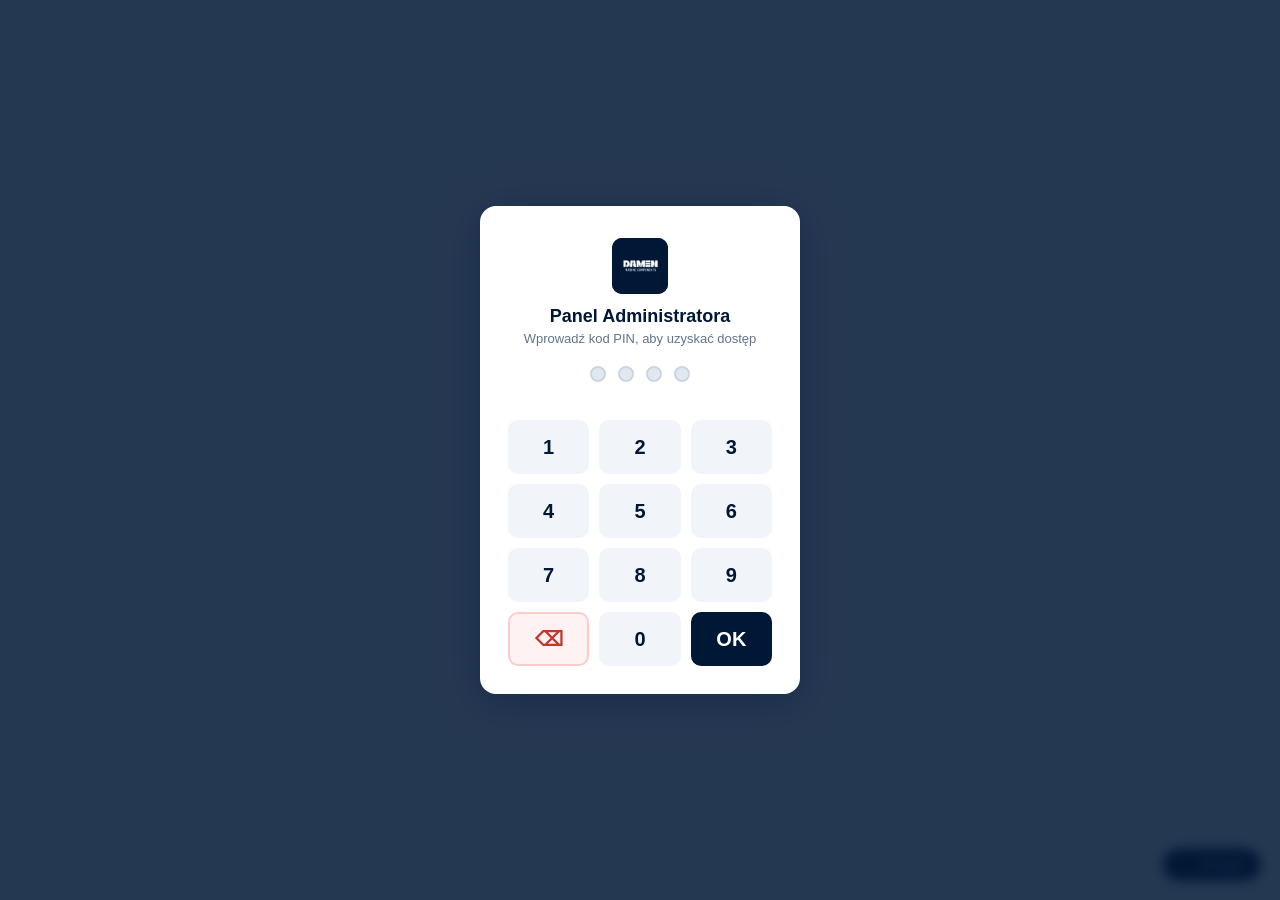
==== admin.html @ 51dd1b02 "Add unanswered queries tracking and FAQ builder in admin panel Adds a dedicated section in admin.htm" ====
<!DOCTYPE html>
<html lang="pl">
<head>
    <meta charset="UTF-8">
    <meta name="viewport" content="width=device-width, initial-scale=1.0">
    <meta name="description" content="Panel admina — edycja pytań, synonimów, tłumaczeń i mediów FAQ dla nowych pracowników.">
    <title>Panel admina — FAQ</title>
    <meta name="theme-color" content="#011736">
    <link rel="manifest" href="manifest.json">
    <link rel="icon" href="images/Damen Marine logo.png">
    <link rel="stylesheet" href="style.css">
    <style>
        /* ── PIN Modal ─────────────────────────────────────────────────── */
        .pin-modal-overlay {
            position: fixed;
            top: 0; left: 0; right: 0; bottom: 0;
            background: rgba(1, 23, 54, 0.85);
            display: flex;
            align-items: center;
            justify-content: center;
            z-index: 9999;
            backdrop-filter: blur(6px);
            animation: pinFadeIn 0.3s ease;
        }
        .pin-modal-overlay.hidden {
            display: none;
        }
        @keyframes pinFadeIn {
            from { opacity: 0; }
            to { opacity: 1; }
        }
        .pin-modal {
            background: #fff;
            border-radius: 16px;
            padding: 32px 28px 28px;
            width: 320px;
            max-width: 92vw;
            box-shadow: 0 8px 40px rgba(1, 23, 54, 0.35);
            text-align: center;
            animation: pinSlideUp 0.35s ease;
        }
        @keyframes pinSlideUp {
            from { transform: translateY(30px); opacity: 0; }
            to { transform: translateY(0); opacity: 1; }
        }
        .pin-modal-header {
            margin-bottom: 20px;
        }
        .pin-logo {
            width: 56px; height: 56px;
            background: #011736;
            border-radius: 10px;
            display: inline-flex;
            align-items: center;
            justify-content: center;
            overflow: hidden;
            margin-bottom: 12px;
        }
        .pin-logo img {
            width: 100%; height: 100%;
            object-fit: contain;
        }
        .pin-modal-header h2 {
            color: #011736;
            font-size: 18px;
            margin-bottom: 4px;
        }
        .pin-modal-header p {
            color: #64748b;
            font-size: 13px;
        }
        .pin-display {
            display: flex;
            justify-content: center;
            gap: 12px;
            margin-bottom: 10px;
        }
        .pin-dot {
            width: 16px; height: 16px;
            border-radius: 50%;
            background: #e2e8f0;
            border: 2px solid #cbd5e1;
            transition: all 0.2s ease;
        }
        .pin-dot.filled {
            background: #011736;
            border-color: #011736;
            transform: scale(1.15);
        }
        .pin-dot.error {
            background: #c0392b;
            border-color: #c0392b;
            animation: pinShake 0.4s ease;
        }
        @keyframes pinShake {
            0%, 100% { transform: translateX(0); }
            25% { transform: translateX(-6px); }
            75% { transform: translateX(6px); }
        }
        .pin-error {
            color: #c0392b;
            font-size: 13px;
            min-height: 20px;
            margin-bottom: 8px;
            font-weight: 600;
        }
        .pin-keypad {
            display: grid;
            grid-template-columns: repeat(3, 1fr);
            gap: 10px;
        }
        .pin-key {
            height: 54px;
            border: none;
            border-radius: 10px;
            font-size: 20px;
            font-weight: 700;
            cursor: pointer;
            transition: all 0.15s ease;
            background: #f1f5f9;
            color: #011736;
            border: 2px solid transparent;
        }
        .pin-key:hover {
            background: #e2e8f0;
            border-color: #011736;
        }
        .pin-key:active {
            transform: scale(0.94);
            background: #011736;
            color: #fff;
        }
        .pin-key-clear {
            background: #fef2f2;
            color: #c0392b;
            border-color: #fecaca;
        }
        .pin-key-clear:hover {
            background: #fdecea;
            border-color: #c0392b;
        }
        .pin-key-clear:active {
            background: #c0392b;
            color: #fff;
        }
        .pin-key-ok {
            background: #011736;
            color: #fff;
            border-color: #011736;
        }
        .pin-key-ok:hover {
            background: #023466;
            border-color: #023466;
        }
        .pin-key-ok:active {
            background: #000d1f;
        }
        /* ── Pływający pasek szybkiego kontaktu ──────────────────────────── */
        .quick-contact {
            position: fixed;
            bottom: 20px;
            right: 20px;
            z-index: 1000;
            font-family: Arial, sans-serif;
        }
        .qc-toggle {
            background: #011736;
            color: #fff;
            border: none;
            border-radius: 20px;
            padding: 8px 16px;
            font-size: 13px;
            cursor: pointer;
            box-shadow: 0 2px 8px rgba(0,0,0,0.2);
            transition: background 0.2s, transform 0.2s;
        }
        .qc-toggle:hover {
            background: #023466;
            transform: scale(1.05);
        }
        .qc-panel {
            position: absolute;
            bottom: 40px;
            right: 0;
            background: #fff;
            border: 1px solid #e2e8f0;
            border-radius: 10px;
            box-shadow: 0 4px 16px rgba(0,0,0,0.12);
            padding: 14px;
            min-width: 240px;
        }
        .qc-item {
            margin-bottom: 10px;
        }
        .qc-item:last-child {
            margin-bottom: 0;
        }
        .qc-role {
            display: block;
            font-size: 12px;
            color: #64748b;
            margin-bottom: 2px;
        }
        .qc-phone {
            display: inline-block;
            font-size: 15px;
            font-weight: 600;
            color: #011736;
            text-decoration: none;
        }
        .qc-phone:hover {
            text-decoration: underline;
            color: #023466;
        }

        .admin {
            max-width: 1100px;
        }

        .admin h1 {
            font-size: 1.4rem;
        }

        .admin-toolbar {
            display: flex;
            flex-wrap: wrap;
            gap: 8px;
            margin-bottom: 14px;
        }

        .admin-toolbar button {
            padding: 8px 14px;
            border-radius: 6px;
            border: 1px solid #cbd5e1;
            background: #fff;
            color: #011736;
            cursor: pointer;
            font-size: 14px;
            transition: background-color 0.2s;
        }

        .admin-toolbar button:hover {
            background: #e8f0fb;
        }

        .admin-toolbar button.primary {
            background: #011736;
            color: #fff;
            border-color: #011736;
        }

        .admin-toolbar button.primary:hover {
            background: #023466;
        }

        .admin-toolbar button:disabled {
            opacity: 0.45;
            cursor: not-allowed;
        }

        .msg {
            padding: 10px 14px;
            border-radius: 6px;
            margin-bottom: 14px;
            display: none;
            font-size: 14px;
        }

        .msg.show {
            display: block;
        }

        .msg.ok {
            background: #e7f6ec;
            color: #1e7e34;
            border: 1px solid #b7e4c3;
        }

        .msg.error {
            background: #fdecea;
            color: #c0392b;
            border: 1px solid #f5c6c0;
        }

        .msg.info {
            background: #e8f0fb;
            color: #011736;
            border: 1px solid #c3d7f0;
        }

        .admin-search {
            display: flex;
            align-items: center;
            gap: 10px;
            margin-bottom: 14px;
        }

        .admin-search input {
            flex: 1;
            padding: 10px;
            border: 1px solid #ddd;
            border-radius: 4px;
            font-size: 15px;
        }

        #count {
            font-size: 13px;
            color: #666;
            white-space: nowrap;
        }

        /* ── Statystyki anonimowe ─────────────────────────────────── */
        .stats-panel {
            background: #fff;
            border: 1px solid #e2e8f0;
            border-radius: 8px;
            box-shadow: 0 1px 3px rgba(0, 0, 0, 0.08);
            margin-bottom: 18px;
            overflow: hidden;
        }

        .stats-header {
            display: flex;
            align-items: center;
            gap: 10px;
            padding: 12px 16px;
            background: #f8fafc;
            border-bottom: 1px solid #e2e8f0;
            flex-wrap: wrap;
        }

        .stats-header h2 {
            color: #011736;
            font-size: 15px;
            flex: 1;
        }

        .stats-header select {
            padding: 6px 8px;
            border: 1px solid #cbd5e1;
            border-radius: 6px;
            font-size: 13px;
            color: #011736;
            background: #fff;
            cursor: pointer;
        }

        .stats-header button {
            padding: 6px 12px;
            border-radius: 6px;
            border: 1px solid #cbd5e1;
            background: #fff;
            color: #011736;
            cursor: pointer;
            font-size: 13px;
        }

        .stats-header button:hover {
            background: #e8f0fb;
        }

        .stats-summary {
            display: flex;
            gap: 14px;
            flex-wrap: wrap;
            padding: 14px 16px;
            border-bottom: 1px solid #e2e8f0;
        }

        .stat-tile {
            background: #f1f5f9;
            border-radius: 8px;
            padding: 10px 16px;
            min-width: 120px;
        }

        .stat-tile .num {
            font-size: 22px;
            font-weight: bold;
            color: #011736;
        }

        .stat-tile .lbl {
            font-size: 12px;
            color: #555;
        }

        .stats-cols {
            display: grid;
            grid-template-columns: 1fr 1fr;
            gap: 0;
        }

        .stats-col {
            padding: 14px 16px;
        }

        .stats-col + .stats-col {
            border-left: 1px solid #e2e8f0;
        }

        .stats-col h3 {
            color: #011736;
            font-size: 13px;
            margin-bottom: 10px;
        }

        .stats-empty {
            color: #888;
            font-size: 13px;
            padding: 8px 0;
        }

        .stat-row {
            margin-bottom: 8px;
        }

        .stat-row .stat-q {
            font-size: 13px;
            color: #334155;
            margin-bottom: 3px;
            word-break: break-word;
        }

        .stat-row .stat-bar {
            height: 8px;
            background: #e2e8f0;
            border-radius: 4px;
            overflow: hidden;
        }

        .stat-row .stat-bar span {
            display: block;
            height: 100%;
            background: #011736;
            border-radius: 4px;
        }

        .stat-row .stat-count {
            font-size: 11px;
            color: #64748b;
            margin-top: 2px;
        }

        .stats-history {
            padding: 12px 16px;
            border-top: 1px solid #e2e8f0;
        }

        .hist-head {
            display: flex;
            align-items: center;
            justify-content: space-between;
            gap: 10px;
            margin-bottom: 10px;
            flex-wrap: wrap;
        }

        .hist-head h3 {
            color: #011736;
            font-size: 13px;
        }

        .hist-toggle {
            display: flex;
        }

        .hist-toggle button {
            padding: 4px 12px;
            font-size: 12px;
            border: 1px solid #cbd5e1;
            background: #fff;
            color: #011736;
            cursor: pointer;
        }

        .hist-toggle button:first-child {
            border-radius: 6px 0 0 6px;
        }

        .hist-toggle button:last-child {
            border-radius: 0 6px 6px 0;
            margin-left: -1px;
        }

        .hist-toggle button.active {
            background: #011736;
            color: #fff;
            border-color: #011736;
        }

        .hist-row {
            display: flex;
            align-items: center;
            gap: 10px;
            margin-bottom: 6px;
            font-size: 13px;
        }

        .hist-row .hist-lbl {
            width: 130px;
            color: #334155;
            flex-shrink: 0;
        }

        .hist-row .hist-bar {
            flex: 1;
            height: 8px;
            background: #e2e8f0;
            border-radius: 4px;
            overflow: hidden;
        }

        .hist-row .hist-bar span {
            display: block;
            height: 100%;
            background: #023466;
        }

        .hist-row .hist-num {
            width: 34px;
            text-align: right;
            color: #64748b;
            font-size: 12px;
            flex-shrink: 0;
        }

        .stats-meta {
            padding: 10px 16px;
            border-top: 1px solid #e2e8f0;
            font-size: 12px;
            color: #64748b;
        }

        /* ── Sekcja nietrafionych zapytań ──────────────────────────────── */
        .unanswered-detail {
            padding: 14px 16px;
            border-top: 1px solid #e2e8f0;
        }
        .unanswered-detail h3 {
            color: #011736;
            font-size: 14px;
            margin-bottom: 10px;
        }
        .unanswered-row {
            display: flex;
            align-items: center;
            gap: 10px;
            padding: 8px 0;
            border-bottom: 1px solid #f1f5f9;
        }
        .unanswered-row:last-child {
            border-bottom: none;
        }
        .unanswered-text {
            flex: 1;
            font-size: 14px;
            color: #334155;
        }
        .unanswered-count {
            font-size: 12px;
            color: #64748b;
            background: #f1f5f9;
            padding: 2px 8px;
            border-radius: 10px;
            flex-shrink: 0;
        }
        .unanswered-date {
            font-size: 11px;
            color: #94a3b8;
            flex-shrink: 0;
        }
        .unanswered-add-btn {
            padding: 5px 10px;
            border-radius: 6px;
            border: 1px solid #011736;
            background: #011736;
            color: #fff;
            cursor: pointer;
            font-size: 12px;
            flex-shrink: 0;
            white-space: nowrap;
            transition: background 0.2s;
        }
        .unanswered-add-btn:hover {
            background: #023466;
        }
        .unanswered-add-btn:disabled {
            opacity: 0.5;
            cursor: not-allowed;
        }
        .unanswered-add-btn.added {
            background: #1e7e34;
            border-color: #1e7e34;
        }

        @media (max-width: 720px) {
            .stats-cols {
                grid-template-columns: 1fr;
            }
            .stats-col + .stats-col {
                border-left: none;
                border-top: 1px solid #e2e8f0;
            }
        }

        .item-card {
            background: #fff;
            border-radius: 8px;
            box-shadow: 0 1px 3px rgba(0, 0, 0, 0.08);
            margin-bottom: 10px;
            border: 1px solid #e2e8f0;
            overflow: hidden;
        }

        .card-header {
            display: flex;
            align-items: center;
            gap: 10px;
            padding: 10px 14px;
            cursor: pointer;
            user-select: none;
        }

        .card-header:hover {
            background: #f8fafc;
        }

        .item-id {
            background: #011736;
            color: #fff;
            border-radius: 4px;
            padding: 2px 8px;
            font-size: 12px;
            font-weight: bold;
            flex-shrink: 0;
        }

        .item-q {
            flex: 1;
            font-size: 14px;
            font-weight: 600;
            color: #002b49;
            overflow: hidden;
            text-overflow: ellipsis;
            white-space: nowrap;
        }

        .item-cat {
            font-size: 12px;
            color: #666;
            background: #f1f5f9;
            border: 1px solid #e2e8f0;
            padding: 2px 8px;
            border-radius: 10px;
            flex-shrink: 0;
            max-width: 180px;
            overflow: hidden;
            text-overflow: ellipsis;
            white-space: nowrap;
        }

        .card-actions {
            display: flex;
            gap: 4px;
            flex-shrink: 0;
        }

        .icon-btn {
            background: none;
            border: 1px solid transparent;
            border-radius: 4px;
            padding: 3px 7px;
            cursor: pointer;
            font-size: 13px;
            color: #475569;
            transition: background-color 0.15s, border-color 0.15s;
        }

        .icon-btn:hover {
            background: #e8f0fb;
            border-color: #c3d7f0;
        }

        .icon-btn.danger:hover {
            background: #fdecea;
            color: #c0392b;
            border-color: #f5c6c0;
        }

        .item-card.open .card-header [data-act="toggle"] {
            transform: rotate(180deg);
        }

        .card-actions [data-act="toggle"] {
            transition: transform 0.2s;
        }

        .card-body {
            display: none;
            padding: 14px;
            border-top: 1px solid #e2e8f0;
            background: #fbfdff;
        }

        .item-card.open .card-body {
            display: block;
        }

        .lang-cols {
            display: grid;
            grid-template-columns: repeat(2, 1fr);
            gap: 14px;
        }

        .lang-col h4 {
            color: #011736;
            font-size: 13px;
            margin-bottom: 8px;
            border-bottom: 1px solid #e2e8f0;
            padding-bottom: 4px;
        }

        .lang-col label,
        .tags-row label {
            display: block;
            font-size: 12px;
            color: #555;
            margin-bottom: 10px;
        }

        .lang-col input,
        .lang-col textarea,
        .tags-row input {
            width: 100%;
            margin-top: 4px;
            padding: 8px;
            border: 1px solid #ddd;
            border-radius: 4px;
            font-size: 14px;
            font-family: inherit;
            color: #333;
            background: #fff;
        }

        .lang-col textarea {
            resize: vertical;
        }

        .tags-row {
            display: grid;
            grid-template-columns: 1fr 1fr;
            gap: 14px;
            margin-top: 6px;
            border-top: 1px solid #e2e8f0;
            padding-top: 12px;
        }

        /* ── Media (obraz / wideo) ───────────────────────────────── */
        .media-row {
            margin-top: 6px;
            border-top: 1px solid #e2e8f0;
            padding-top: 12px;
        }

        .media-head {
            display: flex;
            align-items: center;
            gap: 8px;
            flex-wrap: wrap;
            margin-bottom: 6px;
        }

        .media-head:focus {
            outline: none;
        }

        .media-label {
            font-size: 12px;
            color: #555;
            flex: 1;
            min-width: 180px;
        }

        .media-add-btn {
            padding: 6px 12px;
            border-radius: 6px;
            border: 1px solid #cbd5e1;
            background: #fff;
            color: #011736;
            cursor: pointer;
            font-size: 13px;
        }

        .media-add-btn:hover {
            background: #e8f0fb;
        }

        .media-hint {
            font-size: 11px;
            color: #8a94a6;
            margin-bottom: 8px;
        }

        .media-list {
            display: flex;
            flex-direction: column;
            gap: 8px;
        }

        .media-entry {
            display: flex;
            gap: 12px;
            align-items: flex-start;
            background: #f8fafc;
            border: 1px solid #e2e8f0;
            border-radius: 8px;
            padding: 10px;
        }

        .media-preview {
            width: 160px;
            flex-shrink: 0;
        }

        .media-preview img {
            display: block;
            width: 100%;
            border-radius: 6px;
            max-height: 110px;
            object-fit: cover;
            background: #eef2f7;
        }

        .media-preview video {
            display: block;
            width: 100%;
            border-radius: 6px;
            max-height: 110px;
            background: #000;
        }

        .media-fields {
            flex: 1;
            display: flex;
            align-items: center;
            gap: 8px;
            flex-wrap: wrap;
        }

        .media-type {
            font-size: 12px;
            color: #011736;
            font-weight: 600;
            white-space: nowrap;
        }

        .media-fields input[type="text"] {
            flex: 1;
            min-width: 140px;
            padding: 6px 8px;
            border: 1px solid #ddd;
            border-radius: 4px;
            font-size: 13px;
        }

        .empty-note {
            color: #888;
            font-size: 14px;
            padding: 20px;
            text-align: center;
        }

        @media (max-width: 720px) {
            .lang-cols,
            .tags-row {
                grid-template-columns: 1fr;
            }
        }
    </style>
</head>
<body>
    <!-- PIN Modal -->
    <div id="pin-modal" class="pin-modal-overlay">
        <div class="pin-modal">
            <div class="pin-modal-header">
                <div class="pin-logo"><img src="images/Damen Marine logo.png" alt="Damen Marine Components"></div>
                <h2>Panel Administratora</h2>
                <p>Wprowadź kod PIN, aby uzyskać dostęp</p>
            </div>
            <div class="pin-display">
                <span class="pin-dot" id="pin-dot-0"></span>
                <span class="pin-dot" id="pin-dot-1"></span>
                <span class="pin-dot" id="pin-dot-2"></span>
                <span class="pin-dot" id="pin-dot-3"></span>
            </div>
            <div id="pin-error" class="pin-error"></div>
            <div class="pin-keypad">
                <button class="pin-key" data-key="1">1</button>
                <button class="pin-key" data-key="2">2</button>
                <button class="pin-key" data-key="3">3</button>
                <button class="pin-key" data-key="4">4</button>
                <button class="pin-key" data-key="5">5</button>
                <button class="pin-key" data-key="6">6</button>
                <button class="pin-key" data-key="7">7</button>
                <button class="pin-key" data-key="8">8</button>
                <button class="pin-key" data-key="9">9</button>
                <button class="pin-key pin-key-clear" data-key="clear">⌫</button>
                <button class="pin-key" data-key="0">0</button>
                <button class="pin-key pin-key-ok" data-key="ok">OK</button>
            </div>
        </div>
    </div>

    <div class="container admin" id="admin-content" style="display:none;">
        <div class="header">
            <div class="logo-badge"><img src="images/Damen Marine logo.png" alt="Damen Marine Components"></div>
            <h1>Panel admina — FAQ</h1>
            <a href="index.html" class="admin-link">← Wróć do FAQ</a>
        </div>

        <div class="admin-toolbar">
            <button type="button" id="btn-save" class="primary" disabled>💾 Zapisz api.json</button>
            <button type="button" id="btn-xlsx">⬇️ Pobierz XLSX (statystyki + odpowiedzi)</button>
            <button type="button" id="btn-add">➕ Dodaj pytanie</button>
        </div>

        <div id="msg" class="msg" role="status"></div>

        <div class="stats-panel">
            <div class="stats-header">
                <h2>📊 Statystyki pytań pracowników</h2>
                <select id="stats-period" title="Zakres statystyk">
                    <option value="0" selected>Cały czas</option>
                    <option value="7">Ostatnie 7 dni</option>
                    <option value="30">Ostatnie 30 dni</option>
                    <option value="90">Ostatnie 90 dni</option>
                </select>
                <button type="button" id="btn-stats-refresh">🔄 Odśwież</button>
            </div>
            <div id="stats-body"><p class="empty-note">Ładowanie statystyk...</p></div>
        </div>

        <!-- Nietrafione zapytania — lista z przyciskami dodawania do FAQ -->
        <div id="unanswered-panel" class="stats-panel" style="display:none;">
            <div class="stats-header">
                <h2>🔍 Nietrafione zapytania — do uzupełnienia bazy wiedzy</h2>
            </div>
            <div style="padding:14px 16px;">
                <p class="stats-empty" id="unanswered-empty">Ładowanie...</p>
                <div id="unanswered-list"></div>
            </div>
        </div>

        <div class="admin-search">
            <input type="text" id="filter-input" placeholder="Szukaj w pytaniach, kategoriach, odpowiedziach, słowach kluczowych i synonimach..." autocomplete="off" />
            <span id="count"></span>
        </div>

        <div id="items-list"></div>
    </div>

    <!-- Pływający pasek szybkiego kontaktu -->
    <div id="quick-contact" class="quick-contact">
        <button type="button" id="qc-toggle" class="qc-toggle" aria-label="Szybki kontakt">📞 Kontakt</button>
        <div id="qc-panel" class="qc-panel" style="display:none;">
            <div class="qc-item">
                <span class="qc-role">👷 Dyżurny inspektor BHP</span>
                <a href="tel:+48123456789" class="qc-phone">+48 123 456 789</a>
            </div>
            <div class="qc-item">
                <span class="qc-role">👥 Dział HR</span>
                <a href="tel:+48987654321" class="qc-phone">+48 987 654 321</a>
            </div>
        </div>
    </div>

    <input type="file" id="media-file" accept="video/*,image/*" style="display:none;" />

    <script src="admin.js"></script>
    <script>
    /* PIN Modal — inline, żeby działał niezależnie od ładowania admin.js */
    (function() {
        const CORRECT_PIN = atob('MDAwMA=='); // encoded
        const MAX_LENGTH = 4;
        let pinEntered = '';

        function getModal() { return document.getElementById('pin-modal'); }
        function getDots() {
            return [
                document.getElementById('pin-dot-0'),
                document.getElementById('pin-dot-1'),
                document.getElementById('pin-dot-2'),
                document.getElementById('pin-dot-3')
            ];
        }
        function getErrorEl() { return document.getElementById('pin-error'); }

        function updateDots() {
            getDots().forEach(function(dot, i) {
                dot.classList.toggle('filled', i < pinEntered.length);
                dot.classList.remove('error');
            });
        }

        function showError(msg) {
            var err = getErrorEl();
            err.textContent = msg;
            getDots().forEach(function(dot) {
                dot.classList.add('error');
                dot.classList.remove('filled');
            });
            pinEntered = '';
            setTimeout(function() {
                err.textContent = '';
                getDots().forEach(function(dot) { dot.classList.remove('error'); });
                updateDots();
            }, 1200);
        }

        function unlock() {
            var modal = getModal();
            var content = document.getElementById('admin-content');
            if (modal) { modal.style.display = 'none'; }
            if (content) { content.style.display = ''; }
        }

        function handlePinKey(key) {
            if (key === 'clear') {
                pinEntered = pinEntered.slice(0, -1);
                updateDots();
                return;
            }
            if (key === 'ok') {
                if (pinEntered === CORRECT_PIN) { unlock(); }
                else { showError('Nieprawidłowy PIN. Spróbuj ponownie.'); }
                return;
            }
            if (pinEntered.length < MAX_LENGTH) {
                pinEntered += key;
                updateDots();
                if (pinEntered.length === MAX_LENGTH) {
                    setTimeout(function() {
                        if (pinEntered === CORRECT_PIN) { unlock(); }
                        else { showError('Nieprawidłowy PIN. Spróbuj ponownie.'); }
                    }, 250);
                }
            }
        }

        function initPin() {
            var modal = getModal();
            if (!modal) return;

            modal.querySelectorAll('.pin-key').forEach(function(btn) {
                btn.addEventListener('click', function() { handlePinKey(btn.dataset.key); });
            });

            document.addEventListener('keydown', function(e) {
                if (!getModal() || getModal().style.display === 'none') return;
                if (e.key >= '0' && e.key <= '9') { e.preventDefault(); handlePinKey(e.key); }
                else if (e.key === 'Backspace') { e.preventDefault(); handlePinKey('clear'); }
                else if (e.key === 'Enter') { e.preventDefault(); handlePinKey('ok'); }
            });
        }

        if (document.readyState === 'loading') {
            document.addEventListener('DOMContentLoaded', initPin);
        } else {
            initPin();
        }
    })();

    /* Quick Contact toggle */
    document.addEventListener('DOMContentLoaded', function() {
        var toggle = document.getElementById('qc-toggle');
        var panel = document.getElementById('qc-panel');
        if (toggle && panel) {
            toggle.addEventListener('click', function() {
                var visible = panel.style.display !== 'none';
                panel.style.display = visible ? 'none' : 'block';
            });
        }
    });
    </script>
</body>
</html>
---- style.css ----
* {
    box-sizing: border-box;
    margin: 0;
    padding: 0;
}

body {
    font-family: Arial, sans-serif;
    background-color: #f5f5f5;
    color: #333;
}

.container {
    max-width: 800px;
    margin: 0 auto;
    padding: 20px;
}

.header {
    display: flex;
    align-items: center;
    gap: 12px;
    margin-bottom: 20px;
}

.admin-link {
    margin-left: auto;
    font-size: 13px;
    color: #011736;
    text-decoration: none;
    padding: 6px 12px;
    border: 1px solid #011736;
    border-radius: 6px;
    white-space: nowrap;
}

.admin-link:hover {
    background: #011736;
    color: white;
}

.logo-badge {
    height: 50px;
    width: 50px;
    background-color: #011736;
    border-radius: 6px;
    display: flex;
    align-items: center;
    justify-content: center;
    color: white;
    font-size: 26px;
    font-weight: bold;
    letter-spacing: 1px;
    flex-shrink: 0;
    overflow: hidden;
}

.logo-badge img {
    width: 100%;
    height: 100%;
    object-fit: contain;
    object-fit: contain;
}

h1 {
    color: #011736;
    margin-left: 10px;
    font-size: 1.5rem;
}

.header-text {
    flex: 1;
    min-width: 0;
}

.header-text h1 {
    margin-left: 0;
}

.subtitle {
    color: #5b6b7f;
    font-size: 13px;
    margin-top: 3px;
}

.language-selector {
    text-align: right;
    margin-bottom: 10px;
    font-size: 14px;
}

.language-selector a {
    color: #011736;
    text-decoration: none;
    margin: 0 4px;
}

.language-selector a:hover {
    text-decoration: underline;
}

.language-selector a.active {
    font-weight: bold;
    text-decoration: underline;
}

/* ── Obszar wyszukiwania + podpowiedzi na żywo ── */
.search-area {
    position: relative;
    margin-bottom: 20px;
}

.search-area .form-box {
    margin-bottom: 0;
}

.suggestions {
    position: absolute;
    top: calc(100% - 14px);
    left: 0;
    right: 0;
    background: #fff;
    border: 1px solid #cbd5e1;
    border-radius: 0 0 8px 8px;
    box-shadow: 0 8px 20px rgba(0, 0, 0, 0.14);
    z-index: 20;
    max-height: 320px;
    overflow-y: auto;
}

.suggestion-item {
    padding: 11px 14px;
    cursor: pointer;
    font-size: 14px;
    color: #333;
    border-bottom: 1px solid #f0f3f7;
    animation: slideIn 0.2s ease-out backwards;
}

.suggestion-item:nth-child(1) { animation-delay: 0.02s; }
.suggestion-item:nth-child(2) { animation-delay: 0.04s; }
.suggestion-item:nth-child(3) { animation-delay: 0.06s; }
.suggestion-item:nth-child(4) { animation-delay: 0.08s; }
.suggestion-item:nth-child(5) { animation-delay: 0.1s; }

@keyframes slideIn {
    from {
        opacity: 0;
        transform: translateY(-6px);
    }
    to {
        opacity: 1;
        transform: translateY(0);
    }
}

.suggestion-item:last-child {
    border-bottom: none;
}

.suggestion-item:hover,
.suggestion-item.active {
    background-color: #e8f0fb;
    color: #011736;
}

.form-box {
    background-color: white;
    padding: 20px;
    border-radius: 8px;
    box-shadow: 0 2px 4px rgba(0, 0, 0, 0.1);
    margin-bottom: 20px;
    display: flex;
    gap: 10px;
    flex-wrap: wrap;
}

.form-box input[type="text"] {
    flex: 1;
    min-width: 200px;
    padding: 10px;
    border: 1px solid #ddd;
    border-radius: 4px;
    font-size: 16px;
}

.form-box input[type="text"]:focus {
    outline: none;
    border-color: #011736;
}

.form-box button {
    background-color: #011736;
    color: white;
    border: none;
    padding: 10px 20px;
    border-radius: 4px;
    cursor: pointer;
    font-size: 16px;
    white-space: nowrap;
}

.form-box button:hover {
    background-color: #023466;
}

/* ── Przycisk mikrofonu ── */
.form-box .mic-btn {
    display: inline-flex;
    align-items: center;
    justify-content: center;
    width: 46px;
    padding: 0;
    background: #fff;
    color: #011736;
    border: 1px solid #011736;
    border-radius: 4px;
    cursor: pointer;
    flex-shrink: 0;
    transition: background-color 0.2s, color 0.2s;
}

.form-box .mic-btn:hover {
    background: #e8f0fb;
}

.form-box .mic-btn.listening {
    background: #c0392b;
    border-color: #c0392b;
    color: #fff;
    animation: mic-pulse 1.2s ease-out infinite;
}

@keyframes mic-pulse {
    0%, 100% {
        box-shadow: 0 0 0 0 rgba(192, 57, 43, 0.45);
    }
    50% {
        box-shadow: 0 0 0 7px rgba(192, 57, 43, 0);
    }
}

/* ── Komunikat głosowy (w rozwijanej liście podpowiedzi) ── */
.voice-hint {
    display: flex;
    align-items: center;
    gap: 8px;
    padding: 12px 14px;
    font-size: 14px;
    color: #011736;
    font-weight: 600;
}

.voice-hint::before {
    content: '';
    width: 9px;
    height: 9px;
    border-radius: 50%;
    background: #c0392b;
    flex-shrink: 0;
    animation: voice-blink 1s ease-in-out infinite;
}

.voice-hint.error {
    color: #c0392b;
    font-weight: normal;
}

.voice-hint.error::before {
    display: none;
}

@keyframes voice-blink {
    50% {
        opacity: 0.15;
    }
}

.answer {
    background-color: white;
    padding: 20px;
    border-radius: 8px;
    box-shadow: 0 2px 4px rgba(0, 0, 0, 0.1);
    margin-bottom: 20px;
    white-space: pre-line;
    animation: fadeInSlideUp 0.4s ease-out;
}

@keyframes fadeInSlideUp {
    from {
        opacity: 0;
        transform: translateY(16px);
    }
    to {
        opacity: 1;
        transform: translateY(0);
    }
}

.answer h3 {
    animation: fadeIn 0.3s ease-out 0.1s both;
}

.answer p {
    animation: fadeIn 0.3s ease-out 0.2s both;
}

@keyframes fadeIn {
    from { opacity: 0; }
    to { opacity: 1; }
}

.answer h3 {
    color: #011736;
    margin-bottom: 10px;
}

/* ── Media w odpowiedzi (obrazy / wideo) ── */
.answer-media {
    margin-top: 6px;
}

.answer-media img,
.answer-media video {
    display: block;
    max-width: 100%;
    border-radius: 8px;
    margin-top: 12px;
    box-shadow: 0 1px 4px rgba(0, 0, 0, 0.12);
}

.answer-media video {
    max-height: 420px;
    width: 100%;
    background: #0b1520;
}

.answer-media .media-caption {
    font-size: 12px;
    color: #555;
    margin-top: 4px;
}

.examples {
    margin-top: 10px;
}

.examples h3 {
    color: #011736;
    margin-bottom: 10px;
}

.example-question {
    display: block;
    width: 100%;
    text-align: left;
    background-color: white;
    color: #333;
    border: none;
    border-left: 3px solid #011736;
    padding: 10px 14px;
    margin: 6px 0;
    border-radius: 4px;
    cursor: pointer;
    font-size: 14px;
    transition: background-color 0.2s, transform 0.15s, opacity 0.25s;
    box-shadow: 0 1px 3px rgba(0, 0, 0, 0.08);
    animation: fadeInSlideUp 0.3s ease-out backwards;
}

.example-question:nth-child(1) { animation-delay: 0.05s; }
.example-question:nth-child(2) { animation-delay: 0.1s; }
.example-question:nth-child(3) { animation-delay: 0.15s; }

.example-question:hover {
    background-color: #e8f0fb;
    transform: translateX(4px);
}

.example-question:hover {
    background-color: #e8f0fb;
}

.category-heading {
    color: #011736;
    font-size: 0.95rem;
    margin: 18px 0 6px;
    border-bottom: 1px solid #e0e6ee;
    padding-bottom: 4px;
}

.toggle-all {
    display: block;
    width: 100%;
    margin-top: 12px;
    padding: 10px;
    background: none;
    border: 1px dashed #011736;
    color: #011736;
    border-radius: 6px;
    font-size: 14px;
    font-weight: 600;
    cursor: pointer;
    transition: background-color 0.2s;
}

.toggle-all:hover {
    background-color: #e8f0fb;
}

/* ── Zakładka „O Damen Marine Components” (blog) ── */
.story-tab {
    display: flex;
    align-items: center;
    gap: 18px;
    flex-wrap: wrap;
    margin-top: 22px;
    padding: 22px 24px;
    border-radius: 12px;
    background: linear-gradient(110deg, #011736 0%, #023466 55%, #0e7490 100%);
    color: #fff;
    box-shadow: 0 4px 14px rgba(1, 23, 54, 0.22);
}

.story-tab-text {
    flex: 1;
    min-width: 240px;
}

.story-kicker {
    font-size: 11px;
    font-weight: bold;
    letter-spacing: 2px;
    color: #ffd76e;
    margin-bottom: 6px;
}

.story-tab h3 {
    color: #fff;
    font-size: 1.15rem;
    margin-bottom: 6px;
}

.story-tab p {
    color: #d7e6f5;
    font-size: 0.92rem;
    margin: 0;
}

.story-tab-btn {
    display: inline-block;
    background: #f0a500;
    color: #3a2b00;
    font-weight: bold;
    text-decoration: none;
    padding: 11px 22px;
    border-radius: 999px;
    font-size: 14px;
    white-space: nowrap;
    transition: background 0.2s;
}

.story-tab-btn:hover {
    background: #ffc233;
}

.loading {
    color: #666;
    font-style: italic;
}

.load-error {
    color: #c0392b;
    font-weight: bold;
}

.suggestions-title {
    margin-top: 14px;
    color: #011736;
    font-size: 0.9rem;
}

.suggestion-chip {
    display: inline-block;
    margin: 6px 6px 0 0;
    padding: 6px 12px;
    background: #f1f5f9;
    border: 1px solid #cbd5e1;
    color: #002B49;
    border-radius: 999px;
    font-size: 13px;
    cursor: pointer;
    transition: all 0.2s;
    animation: chipPop 0.3s ease-out backwards;
}

.suggestion-chip:nth-child(2) { animation-delay: 0.1s; }
.suggestion-chip:nth-child(3) { animation-delay: 0.15s; }
.suggestion-chip:nth-child(4) { animation-delay: 0.2s; }

@keyframes chipPop {
    from {
        opacity: 0;
        transform: scale(0.85);
    }
    to {
        opacity: 1;
        transform: scale(1);
    }
}

.suggestion-chip:hover {
    background: #002B49;
    color: #fff;
}
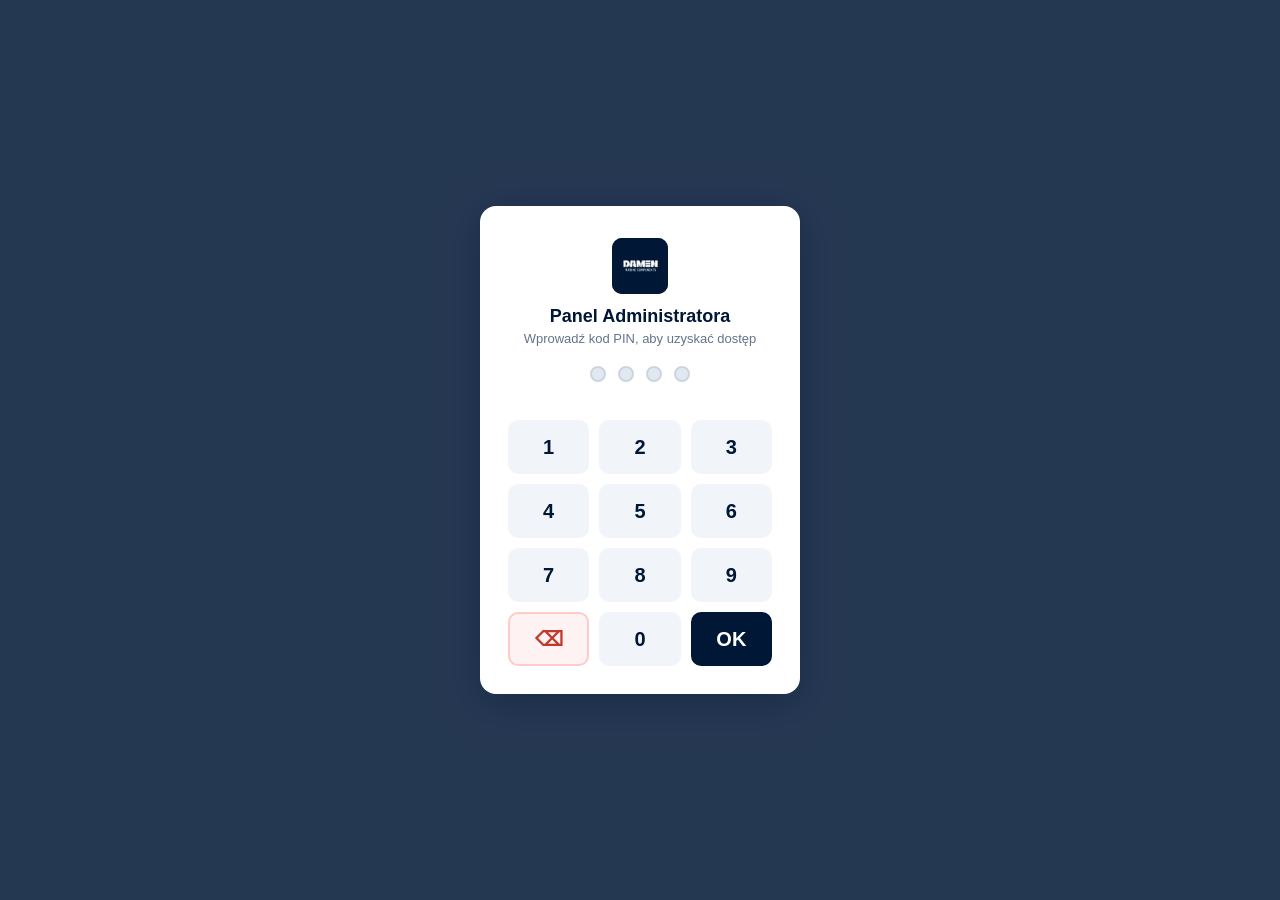
==== commit 08781915: "Fix quick contact bar visibility and add to main FAQ page - Move quick contact CSS from admin.html i" ====
--- a/admin.html
+++ b/admin.html
@@ -155,64 +155,6 @@
         .pin-key-ok:active {
             background: #000d1f;
         }
-        /* ── Pływający pasek szybkiego kontaktu ──────────────────────────── */
-        .quick-contact {
-            position: fixed;
-            bottom: 20px;
-            right: 20px;
-            z-index: 1000;
-            font-family: Arial, sans-serif;
-        }
-        .qc-toggle {
-            background: #011736;
-            color: #fff;
-            border: none;
-            border-radius: 20px;
-            padding: 8px 16px;
-            font-size: 13px;
-            cursor: pointer;
-            box-shadow: 0 2px 8px rgba(0,0,0,0.2);
-            transition: background 0.2s, transform 0.2s;
-        }
-        .qc-toggle:hover {
-            background: #023466;
-            transform: scale(1.05);
-        }
-        .qc-panel {
-            position: absolute;
-            bottom: 40px;
-            right: 0;
-            background: #fff;
-            border: 1px solid #e2e8f0;
-            border-radius: 10px;
-            box-shadow: 0 4px 16px rgba(0,0,0,0.12);
-            padding: 14px;
-            min-width: 240px;
-        }
-        .qc-item {
-            margin-bottom: 10px;
-        }
-        .qc-item:last-child {
-            margin-bottom: 0;
-        }
-        .qc-role {
-            display: block;
-            font-size: 12px;
-            color: #64748b;
-            margin-bottom: 2px;
-        }
-        .qc-phone {
-            display: inline-block;
-            font-size: 15px;
-            font-weight: 600;
-            color: #011736;
-            text-decoration: none;
-        }
-        .qc-phone:hover {
-            text-decoration: underline;
-            color: #023466;
-        }
-
         .admin {
             max-width: 1100px;
         }
@@ -960,8 +902,8 @@
         <div id="items-list"></div>
     </div>
 
-    <!-- Pływający pasek szybkiego kontaktu -->
-    <div id="quick-contact" class="quick-contact">
+    <!-- Pływający pasek szybkiego kontaktu (ukryty do odblokowania PIN) -->
+    <div id="quick-contact" class="quick-contact" style="display:none;">
         <button type="button" id="qc-toggle" class="qc-toggle" aria-label="Szybki kontakt">📞 Kontakt</button>
         <div id="qc-panel" class="qc-panel" style="display:none;">
             <div class="qc-item">
@@ -1021,8 +963,10 @@
         function unlock() {
             var modal = getModal();
             var content = document.getElementById('admin-content');
+            var qc = document.getElementById('quick-contact');
             if (modal) { modal.style.display = 'none'; }
             if (content) { content.style.display = ''; }
+            if (qc) { qc.style.display = ''; }
         }
 
         function handlePinKey(key) {
--- a/style.css
+++ b/style.css
@@ -513,3 +513,61 @@
     background: #002B49;
     color: #fff;
 }
+
+/* ── Pływający pasek szybkiego kontaktu ────────────────────────────── */
+.quick-contact {
+    position: fixed;
+    bottom: 20px;
+    right: 20px;
+    z-index: 1000;
+    font-family: Arial, sans-serif;
+}
+.qc-toggle {
+    background: #011736;
+    color: #fff;
+    border: none;
+    border-radius: 20px;
+    padding: 8px 16px;
+    font-size: 13px;
+    cursor: pointer;
+    box-shadow: 0 2px 8px rgba(0,0,0,0.2);
+    transition: background 0.2s, transform 0.2s;
+}
+.qc-toggle:hover {
+    background: #023466;
+    transform: scale(1.05);
+}
+.qc-panel {
+    position: absolute;
+    bottom: 40px;
+    right: 0;
+    background: #fff;
+    border: 1px solid #e2e8f0;
+    border-radius: 10px;
+    box-shadow: 0 4px 16px rgba(0,0,0,0.12);
+    padding: 14px;
+    min-width: 240px;
+}
+.qc-item {
+    margin-bottom: 10px;
+}
+.qc-item:last-child {
+    margin-bottom: 0;
+}
+.qc-role {
+    display: block;
+    font-size: 12px;
+    color: #64748b;
+    margin-bottom: 2px;
+}
+.qc-phone {
+    display: inline-block;
+    font-size: 15px;
+    font-weight: 600;
+    color: #011736;
+    text-decoration: none;
+}
+.qc-phone:hover {
+    text-decoration: underline;
+    color: #023466;
+}
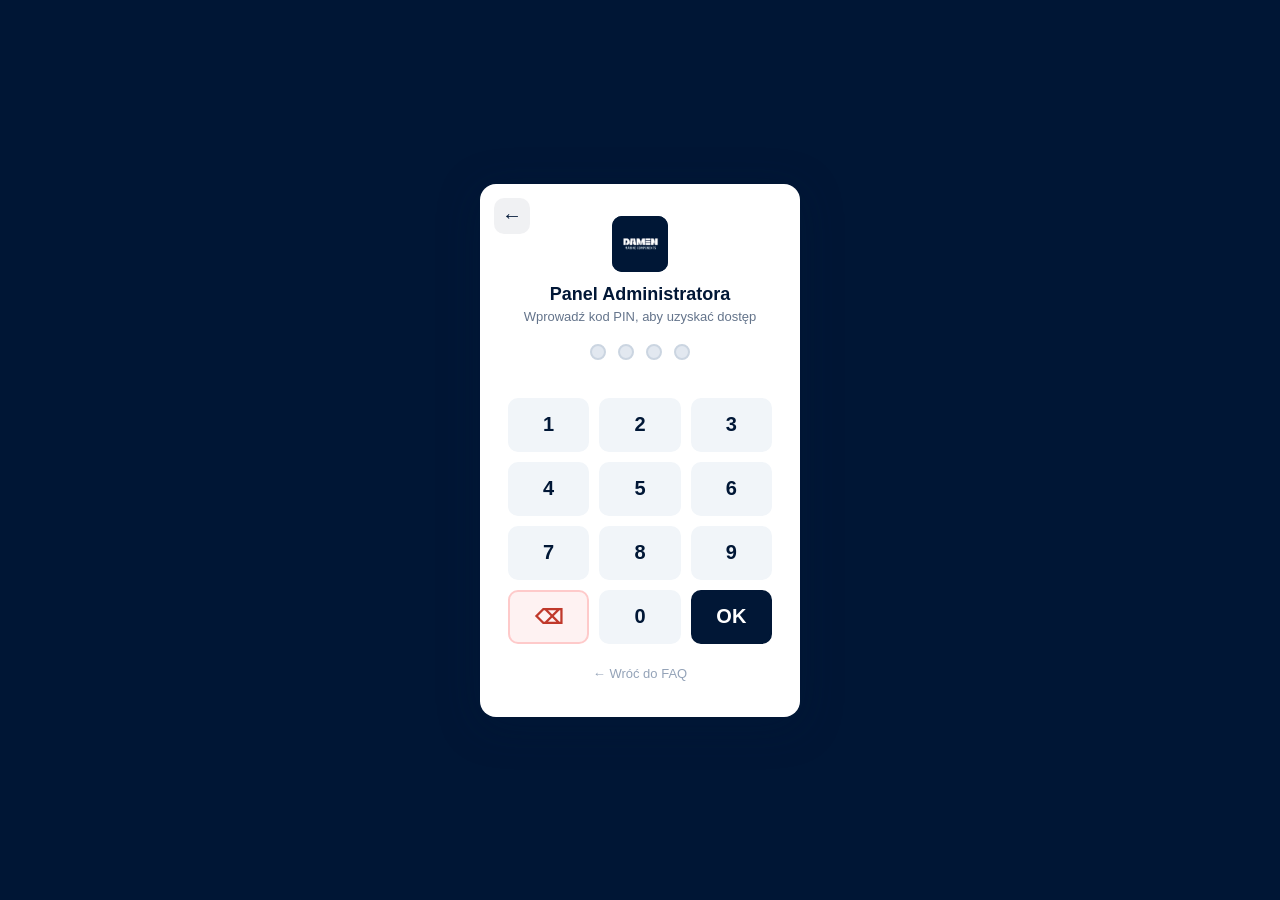
==== commit c3eaaa65: "Add back arrow to top-left corner of PIN pad modal The PIN verification modal now shows a ← arrow in" ====
--- a/admin.html
+++ b/admin.html
@@ -30,6 +30,7 @@
             to { opacity: 1; }
         }
         .pin-modal {
+            position: relative;
             background: #fff;
             border-radius: 16px;
             padding: 32px 28px 28px;
@@ -154,6 +155,44 @@
         }
         .pin-key-ok:active {
             background: #000d1f;
+        }
+        .pin-back-arrow {
+            position: absolute;
+            top: 14px;
+            left: 14px;
+            width: 36px;
+            height: 36px;
+            border: none;
+            border-radius: 10px;
+            background: rgba(1,23,54,0.06);
+            color: #011736;
+            font-size: 20px;
+            cursor: pointer;
+            display: flex;
+            align-items: center;
+            justify-content: center;
+            text-decoration: none;
+            transition: all 0.2s;
+            z-index: 2;
+        }
+        .pin-back-arrow:hover {
+            background: #011736;
+            color: #fff;
+        }
+        .pin-back {
+            display: block;
+            text-align: center;
+            margin-top: 14px;
+            font-size: 13px;
+            color: #94a3b8;
+            text-decoration: none;
+            padding: 8px;
+            border-radius: 8px;
+            transition: all 0.2s;
+        }
+        .pin-back:hover {
+            color: #011736;
+            background: #f1f5f9;
         }
         .admin {
             max-width: 1100px;
@@ -825,6 +864,7 @@
     <!-- PIN Modal -->
     <div id="pin-modal" class="pin-modal-overlay">
         <div class="pin-modal">
+            <a href="index.html" class="pin-back-arrow" title="Wróć do FAQ">←</a>
             <div class="pin-modal-header">
                 <div class="pin-logo"><img src="images/Damen Marine logo.png" alt="Damen Marine Components"></div>
                 <h2>Panel Administratora</h2>
@@ -851,6 +891,7 @@
                 <button class="pin-key" data-key="0">0</button>
                 <button class="pin-key pin-key-ok" data-key="ok">OK</button>
             </div>
+            <a href="index.html" class="pin-back">← Wróć do FAQ</a>
         </div>
     </div>
 
@@ -902,18 +943,16 @@
         <div id="items-list"></div>
     </div>
 
-    <!-- Pływający pasek szybkiego kontaktu (ukryty do odblokowania PIN) -->
+    <!-- Pływający dymek szybkiego kontaktu (ukryty do odblokowania PIN) -->
     <div id="quick-contact" class="quick-contact" style="display:none;">
-        <button type="button" id="qc-toggle" class="qc-toggle" aria-label="Szybki kontakt">📞 Kontakt</button>
-        <div id="qc-panel" class="qc-panel" style="display:none;">
-            <div class="qc-item">
-                <span class="qc-role">👷 Dyżurny inspektor BHP</span>
-                <a href="tel:+48123456789" class="qc-phone">+48 123 456 789</a>
-            </div>
-            <div class="qc-item">
-                <span class="qc-role">👥 Dział HR</span>
-                <a href="tel:+48987654321" class="qc-phone">+48 987 654 321</a>
-            </div>
+        <div class="qc-title">📞 Szybki kontakt</div>
+        <div class="qc-item">
+            <span class="qc-role">👷 BHP</span>
+            <a href="tel:+48123456789" class="qc-phone">+48 123 456 789</a>
+        </div>
+        <div class="qc-item">
+            <span class="qc-role">👥 HR</span>
+            <a href="tel:+48987654321" class="qc-phone">+48 987 654 321</a>
         </div>
     </div>
 
@@ -1014,18 +1053,6 @@
             initPin();
         }
     })();
-
-    /* Quick Contact toggle */
-    document.addEventListener('DOMContentLoaded', function() {
-        var toggle = document.getElementById('qc-toggle');
-        var panel = document.getElementById('qc-panel');
-        if (toggle && panel) {
-            toggle.addEventListener('click', function() {
-                var visible = panel.style.display !== 'none';
-                panel.style.display = visible ? 'none' : 'block';
-            });
-        }
-    });
     </script>
 </body>
 </html>
--- a/style.css
+++ b/style.css
@@ -1,573 +1,839 @@
-* {
-    box-sizing: border-box;
-    margin: 0;
-    padding: 0;
-}
+/* ═══════════════════════════════════════════════════════════════════════════
+   Damen FAQ — Technical Luxury Design System
+   Deep Navy + Titanium + Arctic Blue + Glassmorphism + Blueprint Mode
+   ═══════════════════════════════════════════════════════════════════════════ */
+
+:root {
+    /* ── Damen Deep Navy palette ─────────────────────────────────────── */
+    --navy-900: #011736;
+    --navy-800: #021d45;
+    --navy-700: #0a2d5e;
+    --navy-600: #0d3a7a;
+    --navy-500: #1e56a0;
+    --navy-400: #3b7dd8;
+
+    /* ── Titanium grays ─────────────────────────────────────────────── */
+    --titanium-900: #1a202c;
+    --titanium-800: #2d3748;
+    --titanium-700: #4a5568;
+    --titanium-600: #718096;
+    --titanium-500: #a0aec0;
+    --titanium-400: #cbd5e0;
+    --titanium-300: #e2e8f0;
+    --titanium-200: #edf2f7;
+    --titanium-100: #f7fafc;
+
+    /* ── Arctic blue accents ─────────────────────────────────────────── */
+    --arctic-500: #60a5fa;
+    --arctic-400: #93c5fd;
+    --arctic-300: #bfdbfe;
+    --arctic-glow: rgba(96, 165, 250, 0.25);
+
+    /* ── Functional ──────────────────────────────────────────────────── */
+    --success: #34d399;
+    --danger: #f87171;
+    --glass-bg: rgba(255, 255, 255, 0.06);
+    --glass-border: rgba(255, 255, 255, 0.1);
+    --glass-blur: 12px;
+}
+
+* { box-sizing: border-box; margin: 0; padding: 0; }
 
 body {
-    font-family: Arial, sans-serif;
-    background-color: #f5f5f5;
-    color: #333;
-}
+    font-family: -apple-system, BlinkMacSystemFont, 'Segoe UI', Roboto, Arial, sans-serif;
+    background: var(--navy-900);
+    color: var(--titanium-200);
+    min-height: 100vh;
+    overflow-x: hidden;
+}
+
+/* ── Noise texture overlay ─────────────────────────────────────────────── */
+body::before {
+    content: '';
+    position: fixed;
+    top: 0; left: 0; right: 0; bottom: 0;
+    background-image: url("data:image/svg+xml,%3Csvg viewBox='0 0 256 256' xmlns='http://www.w3.org/2000/svg'%3E%3Cfilter id='n'%3E%3CfeTurbulence type='fractalNoise' baseFrequency='0.9' numOctaves='4' stitchTiles='stitch'/%3E%3C/filter%3E%3Crect width='100%25' height='100%25' filter='url(%23n)' opacity='0.03'/%3E%3C/svg%3E");
+    background-repeat: repeat;
+    background-size: 256px 256px;
+    pointer-events: none;
+    z-index: 0;
+}
+
+/* ── Blueprint mode background ─────────────────────────────────────────── */
+body.blueprint {
+    background: #0a1628;
+}
+body.blueprint::before {
+    background-image:
+        url("data:image/svg+xml,%3Csvg width='40' height='40' xmlns='http://www.w3.org/2000/svg'%3E%3Cpath d='M0 0h40v40H0z' fill='none'/%3E%3Cpath d='M0 0v40M0 0h40' stroke='%231e3a5f' stroke-width='0.5' opacity='0.4'/%3E%3C/svg%3E"),
+        url("data:image/svg+xml,%3Csvg viewBox='0 0 800 400' xmlns='http://www.w3.org/2000/svg'%3E%3Cpath d='M50 350 Q200 340 400 200 Q500 100 600 80 Q700 60 750 100' fill='none' stroke='%231e3a5f' stroke-width='1.5' opacity='0.3'/%3E%3Cpath d='M50 350 Q150 360 300 320 Q500 280 650 200 Q720 160 750 100' fill='none' stroke='%231e3a5f' stroke-width='0.8' opacity='0.2'/%3E%3Cpath d='M100 355 Q250 345 400 250 Q500 170 600 130' fill='none' stroke='%232563eb' stroke-width='0.4' opacity='0.15' stroke-dasharray='4 4'/%3E%3C/svg%3E");
+    background-size: 40px 40px, 100% 100%;
+    opacity: 1;
+}
+body.blueprint .container {
+    position: relative;
+    z-index: 1;
+}
+
+/* ═══════════════════════════════════════════════════════════════════════════
+   GLASSMORPHISM CARD SYSTEM
+   ═══════════════════════════════════════════════════════════════════════════ */
+
+.glass {
+    background: var(--glass-bg);
+    backdrop-filter: blur(var(--glass-blur));
+    -webkit-backdrop-filter: blur(var(--glass-blur));
+    border: 1px solid var(--glass-border);
+    border-radius: 16px;
+}
+
+.glass-solid {
+    background: rgba(255, 255, 255, 0.95);
+    border: 1px solid var(--titanium-300);
+    border-radius: 16px;
+    color: var(--titanium-900);
+}
+
+/* ═══════════════════════════════════════════════════════════════════════════
+   BENTO GRID LAYOUT
+   ═══════════════════════════════════════════════════════════════════════════ */
+
+.bento {
+    display: grid;
+    gap: 12px;
+    padding: 0 16px;
+}
+.bento-2x2 {
+    grid-template-columns: 1fr 1fr;
+}
+.bento-3col {
+    grid-template-columns: 1fr 1fr 1fr;
+}
+.bento-span-2 { grid-column: span 2; }
+.bento-span-full { grid-column: 1 / -1; }
+
+/* ═══════════════════════════════════════════════════════════════════════════
+   HAMBURGER + SIDEBAR
+   ═══════════════════════════════════════════════════════════════════════════ */
+
+.hamburger {
+    background: none;
+    border: none;
+    font-size: 22px;
+    cursor: pointer;
+    color: var(--titanium-200);
+    padding: 4px 8px;
+    border-radius: 6px;
+    transition: background 0.2s;
+}
+.hamburger:hover { background: rgba(255,255,255,0.1); }
+
+.sidebar-overlay {
+    position: fixed;
+    top: 0; left: 0; right: 0; bottom: 0;
+    background: rgba(0,0,0,0.5);
+    z-index: 9998;
+    opacity: 0;
+    pointer-events: none;
+    transition: opacity 0.3s;
+}
+.sidebar-overlay.open { opacity: 1; pointer-events: all; }
+
+.sidebar {
+    position: fixed;
+    top: 0; left: 0;
+    width: 260px;
+    height: 100vh;
+    background: var(--navy-800);
+    border-right: 1px solid var(--glass-border);
+    backdrop-filter: blur(20px);
+    -webkit-backdrop-filter: blur(20px);
+    z-index: 9999;
+    transform: translateX(-100%);
+    transition: transform 0.3s cubic-bezier(0.23, 1, 0.32, 1);
+    display: flex;
+    flex-direction: column;
+    overflow-y: auto;
+}
+.sidebar.open { transform: translateX(0); }
+.sidebar-close {
+    position: absolute;
+    top: 14px; right: 14px;
+    background: none; border: none;
+    font-size: 20px;
+    color: var(--titanium-500);
+    cursor: pointer;
+    padding: 4px 8px;
+    border-radius: 6px;
+}
+.sidebar-close:hover { background: rgba(255,255,255,0.1); }
+.sidebar-logo {
+    width: 56px; height: 56px;
+    margin: 24px auto 8px;
+    background: var(--arctic-500);
+    border-radius: 12px;
+    display: flex;
+    align-items: center;
+    justify-content: center;
+    overflow: hidden;
+}
+.sidebar-logo img { width: 100%; height: 100%; object-fit: contain; }
+.sidebar-brand {
+    text-align: center;
+    font-size: 13px;
+    font-weight: 700;
+    color: var(--titanium-200);
+    margin-bottom: 8px;
+}
+.sidebar-divider {
+    height: 1px;
+    background: var(--glass-border);
+    margin: 8px 16px;
+}
+.sidebar-link {
+    display: flex;
+    align-items: center;
+    gap: 10px;
+    padding: 12px 20px;
+    font-size: 14px;
+    color: var(--titanium-400);
+    text-decoration: none;
+    transition: all 0.15s;
+}
+.sidebar-link:hover {
+    background: rgba(255,255,255,0.06);
+    color: var(--titanium-200);
+}
+.sidebar-link.active {
+    background: rgba(96, 165, 250, 0.1);
+    color: var(--arctic-400);
+    font-weight: 600;
+    border-right: 3px solid var(--arctic-500);
+}
+.sidebar-footer {
+    margin-top: auto;
+    padding: 16px 20px;
+    font-size: 11px;
+    color: var(--titanium-600);
+    text-align: center;
+}
+
+/* ═══════════════════════════════════════════════════════════════════════════
+   HEADER
+   ═══════════════════════════════════════════════════════════════════════════ */
 
 .container {
-    max-width: 800px;
+    max-width: 860px;
     margin: 0 auto;
-    padding: 20px;
+    padding: 16px;
+    position: relative;
+    z-index: 1;
 }
 
 .header {
+    position: relative;
     display: flex;
     align-items: center;
     gap: 12px;
-    margin-bottom: 20px;
+    padding: 14px 16px;
+    margin-bottom: 16px;
+    background: var(--glass-bg);
+    backdrop-filter: blur(var(--glass-blur));
+    -webkit-backdrop-filter: blur(var(--glass-blur));
+    border: 1px solid var(--glass-border);
+    border-radius: 16px;
+    overflow: hidden;
+    z-index: 1;
+}
+.header > *:not(canvas) {
+    position: relative;
+    z-index: 2;
+}
+
+.logo-badge {
+    height: 44px;
+    width: 44px;
+    background: var(--arctic-500);
+    border-radius: 10px;
+    display: flex;
+    align-items: center;
+    justify-content: center;
+    overflow: hidden;
+    flex-shrink: 0;
+}
+.logo-badge img { width: 100%; height: 100%; object-fit: contain; }
+
+.header-text h1 {
+    font-size: 17px;
+    font-weight: 700;
+    color: #fff;
+    letter-spacing: 0.3px;
+}
+.header-text .subtitle {
+    font-size: 12px;
+    color: var(--titanium-500);
+    margin-top: 2px;
 }
 
 .admin-link {
     margin-left: auto;
-    font-size: 13px;
-    color: #011736;
+    font-size: 12px;
+    color: var(--titanium-400);
     text-decoration: none;
     padding: 6px 12px;
-    border: 1px solid #011736;
+    border: 1px solid var(--glass-border);
+    border-radius: 8px;
+    white-space: nowrap;
+    transition: all 0.2s;
+    background: var(--glass-bg);
+    backdrop-filter: blur(8px);
+}
+.admin-link:hover {
+    background: rgba(255,255,255,0.1);
+    color: #fff;
+    border-color: var(--arctic-500);
+}
+
+/* ═══════════════════════════════════════════════════════════════════════════
+   LANGUAGE SELECTOR
+   ═══════════════════════════════════════════════════════════════════════════ */
+
+.language-selector {
+    display: flex;
+    align-items: center;
+    gap: 8px;
+    margin-bottom: 16px;
+    font-size: 13px;
+    color: var(--titanium-500);
+}
+.language-selector a {
+    color: var(--titanium-400);
+    text-decoration: none;
+    padding: 4px 10px;
     border-radius: 6px;
-    white-space: nowrap;
-}
-
-.admin-link:hover {
-    background: #011736;
-    color: white;
-}
-
-.logo-badge {
-    height: 50px;
-    width: 50px;
-    background-color: #011736;
-    border-radius: 6px;
-    display: flex;
-    align-items: center;
-    justify-content: center;
-    color: white;
-    font-size: 26px;
-    font-weight: bold;
-    letter-spacing: 1px;
-    flex-shrink: 0;
-    overflow: hidden;
-}
-
-.logo-badge img {
-    width: 100%;
-    height: 100%;
-    object-fit: contain;
-    object-fit: contain;
-}
-
-h1 {
-    color: #011736;
-    margin-left: 10px;
-    font-size: 1.5rem;
-}
-
-.header-text {
-    flex: 1;
-    min-width: 0;
-}
-
-.header-text h1 {
-    margin-left: 0;
-}
-
-.subtitle {
-    color: #5b6b7f;
-    font-size: 13px;
-    margin-top: 3px;
-}
-
-.language-selector {
-    text-align: right;
-    margin-bottom: 10px;
-    font-size: 14px;
-}
-
-.language-selector a {
-    color: #011736;
-    text-decoration: none;
-    margin: 0 4px;
-}
-
-.language-selector a:hover {
-    text-decoration: underline;
-}
-
+    transition: all 0.2s;
+    font-size: 16px;
+}
+.language-selector a:hover { background: rgba(255,255,255,0.08); }
 .language-selector a.active {
-    font-weight: bold;
-    text-decoration: underline;
-}
-
-/* ── Obszar wyszukiwania + podpowiedzi na żywo ── */
+    background: var(--arctic-500);
+    color: #fff;
+    border-radius: 8px;
+}
+
+/* ═══════════════════════════════════════════════════════════════════════════
+   SEARCH
+   ═══════════════════════════════════════════════════════════════════════════ */
+
 .search-area {
-    position: relative;
-    margin-bottom: 20px;
-}
-
-.search-area .form-box {
-    margin-bottom: 0;
-}
-
-.suggestions {
-    position: absolute;
-    top: calc(100% - 14px);
-    left: 0;
-    right: 0;
-    background: #fff;
-    border: 1px solid #cbd5e1;
-    border-radius: 0 0 8px 8px;
-    box-shadow: 0 8px 20px rgba(0, 0, 0, 0.14);
-    z-index: 20;
-    max-height: 320px;
-    overflow-y: auto;
-}
-
-.suggestion-item {
-    padding: 11px 14px;
-    cursor: pointer;
-    font-size: 14px;
-    color: #333;
-    border-bottom: 1px solid #f0f3f7;
-    animation: slideIn 0.2s ease-out backwards;
-}
-
-.suggestion-item:nth-child(1) { animation-delay: 0.02s; }
-.suggestion-item:nth-child(2) { animation-delay: 0.04s; }
-.suggestion-item:nth-child(3) { animation-delay: 0.06s; }
-.suggestion-item:nth-child(4) { animation-delay: 0.08s; }
-.suggestion-item:nth-child(5) { animation-delay: 0.1s; }
-
-@keyframes slideIn {
-    from {
-        opacity: 0;
-        transform: translateY(-6px);
-    }
-    to {
-        opacity: 1;
-        transform: translateY(0);
-    }
-}
-
-.suggestion-item:last-child {
-    border-bottom: none;
-}
-
-.suggestion-item:hover,
-.suggestion-item.active {
-    background-color: #e8f0fb;
-    color: #011736;
-}
-
+    margin-bottom: 16px;
+}
 .form-box {
-    background-color: white;
-    padding: 20px;
-    border-radius: 8px;
-    box-shadow: 0 2px 4px rgba(0, 0, 0, 0.1);
-    margin-bottom: 20px;
-    display: flex;
-    gap: 10px;
-    flex-wrap: wrap;
-}
-
+    display: flex;
+    gap: 8px;
+}
 .form-box input[type="text"] {
     flex: 1;
-    min-width: 200px;
-    padding: 10px;
-    border: 1px solid #ddd;
-    border-radius: 4px;
-    font-size: 16px;
-}
-
-.form-box input[type="text"]:focus {
+    padding: 12px 16px;
+    border: 1px solid var(--glass-border);
+    border-radius: 12px;
+    background: var(--glass-bg);
+    backdrop-filter: blur(8px);
+    color: #fff;
+    font-size: 15px;
     outline: none;
-    border-color: #011736;
-}
-
+    transition: border-color 0.2s, box-shadow 0.2s;
+}
+.form-box input::placeholder { color: var(--titanium-600); }
+.form-box input:focus {
+    border-color: var(--arctic-500);
+    box-shadow: 0 0 0 3px var(--arctic-glow);
+}
 .form-box button {
-    background-color: #011736;
-    color: white;
+    padding: 12px 20px;
     border: none;
-    padding: 10px 20px;
-    border-radius: 4px;
-    cursor: pointer;
-    font-size: 16px;
-    white-space: nowrap;
-}
-
-.form-box button:hover {
-    background-color: #023466;
-}
-
-/* ── Przycisk mikrofonu ── */
-.form-box .mic-btn {
-    display: inline-flex;
-    align-items: center;
-    justify-content: center;
-    width: 46px;
-    padding: 0;
-    background: #fff;
-    color: #011736;
-    border: 1px solid #011736;
-    border-radius: 4px;
-    cursor: pointer;
-    flex-shrink: 0;
-    transition: background-color 0.2s, color 0.2s;
-}
-
-.form-box .mic-btn:hover {
-    background: #e8f0fb;
-}
-
-.form-box .mic-btn.listening {
-    background: #c0392b;
-    border-color: #c0392b;
+    border-radius: 12px;
+    font-size: 14px;
+    font-weight: 600;
+    cursor: pointer;
+    transition: all 0.2s;
+}
+#ask-btn {
+    background: var(--arctic-500);
     color: #fff;
-    animation: mic-pulse 1.2s ease-out infinite;
-}
-
-@keyframes mic-pulse {
-    0%, 100% {
-        box-shadow: 0 0 0 0 rgba(192, 57, 43, 0.45);
-    }
-    50% {
-        box-shadow: 0 0 0 7px rgba(192, 57, 43, 0);
-    }
-}
-
-/* ── Komunikat głosowy (w rozwijanej liście podpowiedzi) ── */
-.voice-hint {
-    display: flex;
-    align-items: center;
-    gap: 8px;
-    padding: 12px 14px;
+}
+#ask-btn:hover { background: var(--navy-400); transform: translateY(-1px); }
+
+.mic-btn {
+    background: var(--glass-bg) !important;
+    border: 1px solid var(--glass-border) !important;
+    color: var(--titanium-400) !important;
+    padding: 12px 14px !important;
+}
+.mic-btn:hover { background: rgba(255,255,255,0.1) !important; color: #fff !important; }
+
+/* Suggestions dropdown */
+.suggestions {
+    background: var(--navy-800);
+    border: 1px solid var(--glass-border);
+    border-radius: 12px;
+    margin-top: 6px;
+    overflow: hidden;
+    box-shadow: 0 8px 30px rgba(0,0,0,0.3);
+}
+.suggestion-item {
+    padding: 10px 16px;
+    cursor: pointer;
     font-size: 14px;
-    color: #011736;
-    font-weight: 600;
-}
-
-.voice-hint::before {
-    content: '';
-    width: 9px;
-    height: 9px;
-    border-radius: 50%;
-    background: #c0392b;
-    flex-shrink: 0;
-    animation: voice-blink 1s ease-in-out infinite;
-}
-
-.voice-hint.error {
-    color: #c0392b;
-    font-weight: normal;
-}
-
-.voice-hint.error::before {
-    display: none;
-}
-
-@keyframes voice-blink {
-    50% {
-        opacity: 0.15;
-    }
-}
+    color: var(--titanium-300);
+    border-bottom: 1px solid var(--glass-border);
+    transition: background 0.15s;
+}
+.suggestion-item:last-child { border-bottom: none; }
+.suggestion-item:hover, .suggestion-item.active {
+    background: rgba(96, 165, 250, 0.1);
+    color: var(--arctic-400);
+}
+
+/* ═══════════════════════════════════════════════════════════════════════════
+   ANSWER BOX
+   ═══════════════════════════════════════════════════════════════════════════ */
 
 .answer {
-    background-color: white;
+    background: var(--glass-bg);
+    backdrop-filter: blur(var(--glass-blur));
+    border: 1px solid var(--glass-border);
+    border-radius: 16px;
     padding: 20px;
-    border-radius: 8px;
-    box-shadow: 0 2px 4px rgba(0, 0, 0, 0.1);
-    margin-bottom: 20px;
-    white-space: pre-line;
-    animation: fadeInSlideUp 0.4s ease-out;
-}
-
-@keyframes fadeInSlideUp {
-    from {
-        opacity: 0;
-        transform: translateY(16px);
-    }
-    to {
-        opacity: 1;
-        transform: translateY(0);
-    }
-}
-
+    margin-bottom: 16px;
+    animation: fadeSlideUp 0.3s ease;
+}
 .answer h3 {
-    animation: fadeIn 0.3s ease-out 0.1s both;
-}
-
+    font-size: 13px;
+    color: var(--arctic-400);
+    text-transform: uppercase;
+    letter-spacing: 1px;
+    margin-bottom: 10px;
+}
 .answer p {
-    animation: fadeIn 0.3s ease-out 0.2s both;
-}
-
-@keyframes fadeIn {
-    from { opacity: 0; }
-    to { opacity: 1; }
-}
-
-.answer h3 {
-    color: #011736;
+    font-size: 15px;
+    line-height: 1.7;
+    color: var(--titanium-200);
+}
+.answer strong { color: var(--arctic-400); }
+
+@keyframes fadeSlideUp {
+    from { opacity: 0; transform: translateY(10px); }
+    to { opacity: 1; transform: translateY(0); }
+}
+
+/* ═══════════════════════════════════════════════════════════════════════════
+   EXAMPLES / RECOMMENDED
+   ═══════════════════════════════════════════════════════════════════════════ */
+
+.examples {
+    margin-bottom: 16px;
+}
+.examples h3 {
+    font-size: 13px;
+    color: var(--titanium-500);
+    text-transform: uppercase;
+    letter-spacing: 0.8px;
     margin-bottom: 10px;
 }
-
-/* ── Media w odpowiedzi (obrazy / wideo) ── */
-.answer-media {
-    margin-top: 6px;
-}
-
-.answer-media img,
-.answer-media video {
-    display: block;
-    max-width: 100%;
-    border-radius: 8px;
-    margin-top: 12px;
-    box-shadow: 0 1px 4px rgba(0, 0, 0, 0.12);
-}
-
-.answer-media video {
-    max-height: 420px;
-    width: 100%;
-    background: #0b1520;
-}
-
-.answer-media .media-caption {
-    font-size: 12px;
-    color: #555;
-    margin-top: 4px;
-}
-
-.examples {
-    margin-top: 10px;
-}
-
-.examples h3 {
-    color: #011736;
-    margin-bottom: 10px;
-}
-
 .example-question {
     display: block;
     width: 100%;
     text-align: left;
-    background-color: white;
-    color: #333;
-    border: none;
-    border-left: 3px solid #011736;
-    padding: 10px 14px;
-    margin: 6px 0;
-    border-radius: 4px;
-    cursor: pointer;
+    padding: 12px 16px;
+    margin-bottom: 8px;
+    background: var(--glass-bg);
+    backdrop-filter: blur(8px);
+    border: 1px solid var(--glass-border);
+    border-radius: 12px;
+    color: var(--titanium-300);
     font-size: 14px;
-    transition: background-color 0.2s, transform 0.15s, opacity 0.25s;
-    box-shadow: 0 1px 3px rgba(0, 0, 0, 0.08);
-    animation: fadeInSlideUp 0.3s ease-out backwards;
-}
-
-.example-question:nth-child(1) { animation-delay: 0.05s; }
-.example-question:nth-child(2) { animation-delay: 0.1s; }
-.example-question:nth-child(3) { animation-delay: 0.15s; }
-
+    cursor: pointer;
+    transition: all 0.2s;
+}
 .example-question:hover {
-    background-color: #e8f0fb;
+    background: rgba(96, 165, 250, 0.1);
+    border-color: var(--arctic-500);
+    color: var(--arctic-400);
     transform: translateX(4px);
 }
-
-.example-question:hover {
-    background-color: #e8f0fb;
-}
-
 .category-heading {
-    color: #011736;
-    font-size: 0.95rem;
-    margin: 18px 0 6px;
-    border-bottom: 1px solid #e0e6ee;
-    padding-bottom: 4px;
-}
-
+    font-size: 12px;
+    color: var(--titanium-500);
+    text-transform: uppercase;
+    letter-spacing: 0.5px;
+    margin: 12px 0 6px;
+    padding-left: 4px;
+}
 .toggle-all {
-    display: block;
-    width: 100%;
+    background: none;
+    border: 1px solid var(--glass-border);
+    border-radius: 8px;
+    padding: 8px 16px;
+    color: var(--titanium-400);
+    font-size: 13px;
+    cursor: pointer;
+    transition: all 0.2s;
+    margin-top: 8px;
+}
+.toggle-all:hover { background: rgba(255,255,255,0.06); color: #fff; }
+
+/* ═══════════════════════════════════════════════════════════════════════════
+   SIMILAR QUESTIONS CHIPS
+   ═══════════════════════════════════════════════════════════════════════════ */
+
+.suggestions-title {
+    font-size: 12px;
+    color: var(--titanium-500);
     margin-top: 12px;
-    padding: 10px;
-    background: none;
-    border: 1px dashed #011736;
-    color: #011736;
-    border-radius: 6px;
+    margin-bottom: 8px;
+}
+.suggestion-chip {
+    display: inline-block;
+    padding: 6px 14px;
+    margin: 0 6px 6px 0;
+    background: rgba(96, 165, 250, 0.1);
+    border: 1px solid rgba(96, 165, 250, 0.2);
+    border-radius: 999px;
+    font-size: 13px;
+    color: var(--arctic-400);
+    cursor: pointer;
+    transition: all 0.2s;
+}
+.suggestion-chip:hover {
+    background: var(--arctic-500);
+    color: #fff;
+}
+
+/* ═══════════════════════════════════════════════════════════════════════════
+   STORY TAB (About)
+   ═══════════════════════════════════════════════════════════════════════════ */
+
+.story-tab {
+    background: var(--glass-bg);
+    backdrop-filter: blur(var(--glass-blur));
+    border: 1px solid var(--glass-border);
+    border-radius: 16px;
+    padding: 20px;
+    margin-bottom: 16px;
+}
+.story-tab-text {
+    margin-bottom: 14px;
+}
+.story-kicker {
+    font-size: 11px;
+    color: var(--arctic-500);
+    text-transform: uppercase;
+    letter-spacing: 2px;
+    font-weight: 700;
+    margin-bottom: 6px;
+}
+.story-tab h3 {
+    font-size: 17px;
+    font-weight: 700;
+    color: #fff;
+    margin-bottom: 8px;
+}
+.story-tab p {
+    font-size: 14px;
+    color: var(--titanium-400);
+    line-height: 1.6;
+}
+.story-tab-btn {
+    display: inline-block;
+    padding: 10px 20px;
+    background: var(--arctic-500);
+    color: #fff;
+    border-radius: 10px;
+    text-decoration: none;
     font-size: 14px;
     font-weight: 600;
-    cursor: pointer;
-    transition: background-color 0.2s;
-}
-
-.toggle-all:hover {
-    background-color: #e8f0fb;
-}
-
-/* ── Zakładka „O Damen Marine Components” (blog) ── */
-.story-tab {
-    display: flex;
-    align-items: center;
-    gap: 18px;
-    flex-wrap: wrap;
-    margin-top: 22px;
-    padding: 22px 24px;
-    border-radius: 12px;
-    background: linear-gradient(110deg, #011736 0%, #023466 55%, #0e7490 100%);
-    color: #fff;
-    box-shadow: 0 4px 14px rgba(1, 23, 54, 0.22);
-}
-
-.story-tab-text {
-    flex: 1;
-    min-width: 240px;
-}
-
-.story-kicker {
-    font-size: 11px;
-    font-weight: bold;
-    letter-spacing: 2px;
-    color: #ffd76e;
-    margin-bottom: 6px;
-}
-
-.story-tab h3 {
-    color: #fff;
-    font-size: 1.15rem;
-    margin-bottom: 6px;
-}
-
-.story-tab p {
-    color: #d7e6f5;
-    font-size: 0.92rem;
-    margin: 0;
-}
-
-.story-tab-btn {
-    display: inline-block;
-    background: #f0a500;
-    color: #3a2b00;
-    font-weight: bold;
-    text-decoration: none;
-    padding: 11px 22px;
-    border-radius: 999px;
-    font-size: 14px;
-    white-space: nowrap;
-    transition: background 0.2s;
-}
-
+    transition: all 0.2s;
+}
 .story-tab-btn:hover {
-    background: #ffc233;
-}
-
-.loading {
-    color: #666;
-    font-style: italic;
-}
-
-.load-error {
-    color: #c0392b;
-    font-weight: bold;
-}
-
-.suggestions-title {
-    margin-top: 14px;
-    color: #011736;
-    font-size: 0.9rem;
-}
-
-.suggestion-chip {
-    display: inline-block;
-    margin: 6px 6px 0 0;
-    padding: 6px 12px;
-    background: #f1f5f9;
-    border: 1px solid #cbd5e1;
-    color: #002B49;
-    border-radius: 999px;
-    font-size: 13px;
-    cursor: pointer;
-    transition: all 0.2s;
-    animation: chipPop 0.3s ease-out backwards;
-}
-
-.suggestion-chip:nth-child(2) { animation-delay: 0.1s; }
-.suggestion-chip:nth-child(3) { animation-delay: 0.15s; }
-.suggestion-chip:nth-child(4) { animation-delay: 0.2s; }
-
-@keyframes chipPop {
-    from {
-        opacity: 0;
-        transform: scale(0.85);
-    }
-    to {
-        opacity: 1;
-        transform: scale(1);
-    }
-}
-
-.suggestion-chip:hover {
-    background: #002B49;
-    color: #fff;
-}
-
-/* ── Pływający pasek szybkiego kontaktu ────────────────────────────── */
+    background: var(--navy-400);
+    transform: translateY(-1px);
+    box-shadow: 0 4px 12px rgba(96, 165, 250, 0.3);
+}
+
+/* ═══════════════════════════════════════════════════════════════════════════
+   QUICK CONTACT BUBBLE (shared)
+   ═══════════════════════════════════════════════════════════════════════════ */
+
 .quick-contact {
     position: fixed;
-    bottom: 20px;
-    right: 20px;
-    z-index: 1000;
-    font-family: Arial, sans-serif;
-}
-.qc-toggle {
-    background: #011736;
+    bottom: 60px;
+    right: 16px;
+    z-index: 10000;
+    background: var(--navy-800);
+    border: 1px solid var(--glass-border);
+    border-radius: 14px;
+    box-shadow: 0 4px 20px rgba(0,0,0,0.3);
+    padding: 12px 14px;
+    min-width: 220px;
+    backdrop-filter: blur(16px);
+    animation: qcSlideIn 0.4s ease;
+}
+@keyframes qcSlideIn {
+    from { opacity: 0; transform: translateY(20px); }
+    to { opacity: 1; transform: translateY(0); }
+}
+.qc-title {
+    font-size: 10px;
+    font-weight: 700;
+    color: var(--arctic-400);
+    text-transform: uppercase;
+    letter-spacing: 1px;
+    margin-bottom: 8px;
+}
+.qc-item {
+    display: flex;
+    align-items: center;
+    gap: 8px;
+    margin-bottom: 6px;
+    padding: 6px 8px;
+    border-radius: 8px;
+    transition: background 0.15s;
+}
+.qc-item:last-child { margin-bottom: 0; }
+.qc-item:hover { background: rgba(255,255,255,0.06); }
+.qc-role {
+    font-size: 11px;
+    color: var(--titanium-500);
+}
+.qc-phone {
+    font-size: 13px;
+    font-weight: 700;
+    color: var(--arctic-400);
+    text-decoration: none;
+    white-space: nowrap;
+}
+.qc-phone:hover { text-decoration: underline; }
+
+/* ═══════════════════════════════════════════════════════════════════════════
+   BLUEPRINT MODE TOGGLE
+   ═══════════════════════════════════════════════════════════════════════════ */
+
+.bp-toggle {
+    position: fixed;
+    top: 16px;
+    right: 16px;
+    z-index: 100;
+    background: var(--glass-bg);
+    backdrop-filter: blur(12px);
+    border: 1px solid var(--glass-border);
+    border-radius: 10px;
+    padding: 6px 12px;
+    font-size: 12px;
+    color: var(--titanium-400);
+    cursor: pointer;
+    transition: all 0.2s;
+    font-family: inherit;
+}
+.bp-toggle:hover {
+    background: rgba(255,255,255,0.1);
+    color: var(--arctic-400);
+    border-color: var(--arctic-500);
+}
+body.blueprint .bp-toggle {
+    background: rgba(96, 165, 250, 0.15);
+    color: var(--arctic-400);
+    border-color: var(--arctic-500);
+    font-family: 'JetBrains Mono', 'Courier New', monospace;
+}
+body.blueprint * {
+    font-family: 'JetBrains Mono', 'Courier New', monospace !important;
+}
+body.blueprint .header-text h1 {
+    font-family: 'JetBrains Mono', monospace !important;
+    letter-spacing: 2px;
+    text-transform: uppercase;
+    font-size: 14px;
+}
+body.blueprint .answer p,
+body.blueprint .example-question,
+body.blueprint .story-tab p {
+    font-family: 'JetBrains Mono', monospace !important;
+    font-size: 13px;
+    line-height: 1.8;
+}
+
+/* ═══════════════════════════════════════════════════════════════════════════
+   COMMAND PALETTE (Cmd+K / Ctrl+K)
+   ═══════════════════════════════════════════════════════════════════════════ */
+
+.cp-overlay {
+    position: fixed;
+    top: 0; left: 0; right: 0; bottom: 0;
+    background: rgba(0, 0, 0, 0.6);
+    backdrop-filter: blur(8px);
+    z-index: 99999;
+    display: flex;
+    align-items: flex-start;
+    justify-content: center;
+    padding-top: 15vh;
+    opacity: 0;
+    pointer-events: none;
+    transition: opacity 0.2s ease;
+}
+.cp-overlay.open {
+    opacity: 1;
+    pointer-events: all;
+}
+
+.cp-modal {
+    width: 560px;
+    max-width: 92vw;
+    max-height: 60vh;
+    background: var(--navy-800);
+    border: 1px solid var(--glass-border);
+    border-radius: 16px;
+    box-shadow: 0 20px 60px rgba(0, 0, 0, 0.5), 0 0 0 1px rgba(96, 165, 250, 0.1);
+    overflow: hidden;
+    transform: scale(0.96) translateY(-10px);
+    transition: transform 0.2s cubic-bezier(0.23, 1, 0.32, 1);
+}
+.cp-overlay.open .cp-modal {
+    transform: scale(1) translateY(0);
+}
+
+.cp-search-row {
+    display: flex;
+    align-items: center;
+    gap: 10px;
+    padding: 14px 16px;
+    border-bottom: 1px solid var(--glass-border);
+}
+.cp-icon {
+    font-size: 16px;
+    color: var(--arctic-500);
+    flex-shrink: 0;
+    width: 24px;
+    text-align: center;
+}
+.cp-search-row input {
+    flex: 1;
+    background: transparent;
+    border: none;
     color: #fff;
-    border: none;
-    border-radius: 20px;
-    padding: 8px 16px;
+    font-size: 15px;
+    outline: none;
+    font-family: inherit;
+}
+.cp-search-row input::placeholder {
+    color: var(--titanium-600);
+}
+.cp-kbd {
+    font-size: 11px;
+    padding: 2px 8px;
+    border-radius: 4px;
+    background: rgba(255,255,255,0.06);
+    border: 1px solid var(--glass-border);
+    color: var(--titanium-500);
+    font-family: inherit;
+}
+
+.cp-results {
+    overflow-y: auto;
+    max-height: calc(60vh - 90px);
+    padding: 8px;
+}
+.cp-group {
+    margin-bottom: 8px;
+}
+.cp-group-title {
+    font-size: 11px;
+    font-weight: 700;
+    color: var(--titanium-600);
+    text-transform: uppercase;
+    letter-spacing: 0.8px;
+    padding: 8px 12px 4px;
+}
+.cp-item {
+    display: flex;
+    align-items: center;
+    gap: 10px;
+    padding: 10px 12px;
+    border-radius: 10px;
+    cursor: pointer;
+    font-size: 14px;
+    color: var(--titanium-300);
+    transition: background 0.1s;
+}
+.cp-item:hover, .cp-item.active {
+    background: rgba(96, 165, 250, 0.1);
+    color: var(--arctic-400);
+}
+.cp-item-icon {
+    font-size: 16px;
+    width: 24px;
+    text-align: center;
+    flex-shrink: 0;
+}
+.cp-item-hint {
+    margin-left: auto;
+    font-size: 11px;
+    color: var(--titanium-600);
+}
+.cp-empty {
+    text-align: center;
+    padding: 24px;
+    color: var(--titanium-600);
     font-size: 13px;
-    cursor: pointer;
-    box-shadow: 0 2px 8px rgba(0,0,0,0.2);
-    transition: background 0.2s, transform 0.2s;
-}
-.qc-toggle:hover {
-    background: #023466;
-    transform: scale(1.05);
-}
-.qc-panel {
-    position: absolute;
-    bottom: 40px;
-    right: 0;
-    background: #fff;
-    border: 1px solid #e2e8f0;
-    border-radius: 10px;
-    box-shadow: 0 4px 16px rgba(0,0,0,0.12);
-    padding: 14px;
-    min-width: 240px;
-}
-.qc-item {
-    margin-bottom: 10px;
-}
-.qc-item:last-child {
-    margin-bottom: 0;
-}
-.qc-role {
-    display: block;
-    font-size: 12px;
-    color: #64748b;
-    margin-bottom: 2px;
-}
-.qc-phone {
-    display: inline-block;
-    font-size: 15px;
-    font-weight: 600;
-    color: #011736;
-    text-decoration: none;
-}
-.qc-phone:hover {
-    text-decoration: underline;
-    color: #023466;
-}
+}
+
+.cp-footer {
+    display: flex;
+    gap: 16px;
+    padding: 10px 16px;
+    border-top: 1px solid var(--glass-border);
+    font-size: 11px;
+    color: var(--titanium-600);
+}
+
+/* Mobile trigger */
+.cp-mobile-trigger {
+    position: fixed;
+    bottom: 60px;
+    left: 16px;
+    z-index: 10001;
+    width: 44px;
+    height: 44px;
+    border-radius: 50%;
+    border: 1px solid var(--glass-border);
+    background: var(--navy-800);
+    backdrop-filter: blur(12px);
+    color: var(--arctic-400);
+    font-size: 18px;
+    cursor: pointer;
+    box-shadow: 0 4px 16px rgba(0,0,0,0.3);
+    display: flex;
+    align-items: center;
+    justify-content: center;
+    transition: transform 0.2s;
+}
+.cp-mobile-trigger:hover {
+    transform: scale(1.1);
+}
+
+/* ═══════════════════════════════════════════════════════════════════════════
+   RESPONSIVE
+   ═══════════════════════════════════════════════════════════════════════════ */
+
+@media (max-width: 600px) {
+    .container { padding: 10px; }
+    .header { padding: 10px 12px; }
+    .logo-badge { height: 36px; width: 36px; }
+    .header-text h1 { font-size: 15px; }
+    .form-box { flex-direction: column; }
+    .form-box button { width: 100%; }
+    .bento-2x2 { grid-template-columns: 1fr; }
+    .bento-3col { grid-template-columns: 1fr; }
+    .bento-span-2 { grid-column: span 1; }
+    .quick-contact { right: 10px; min-width: 180px; bottom: 50px; }
+}
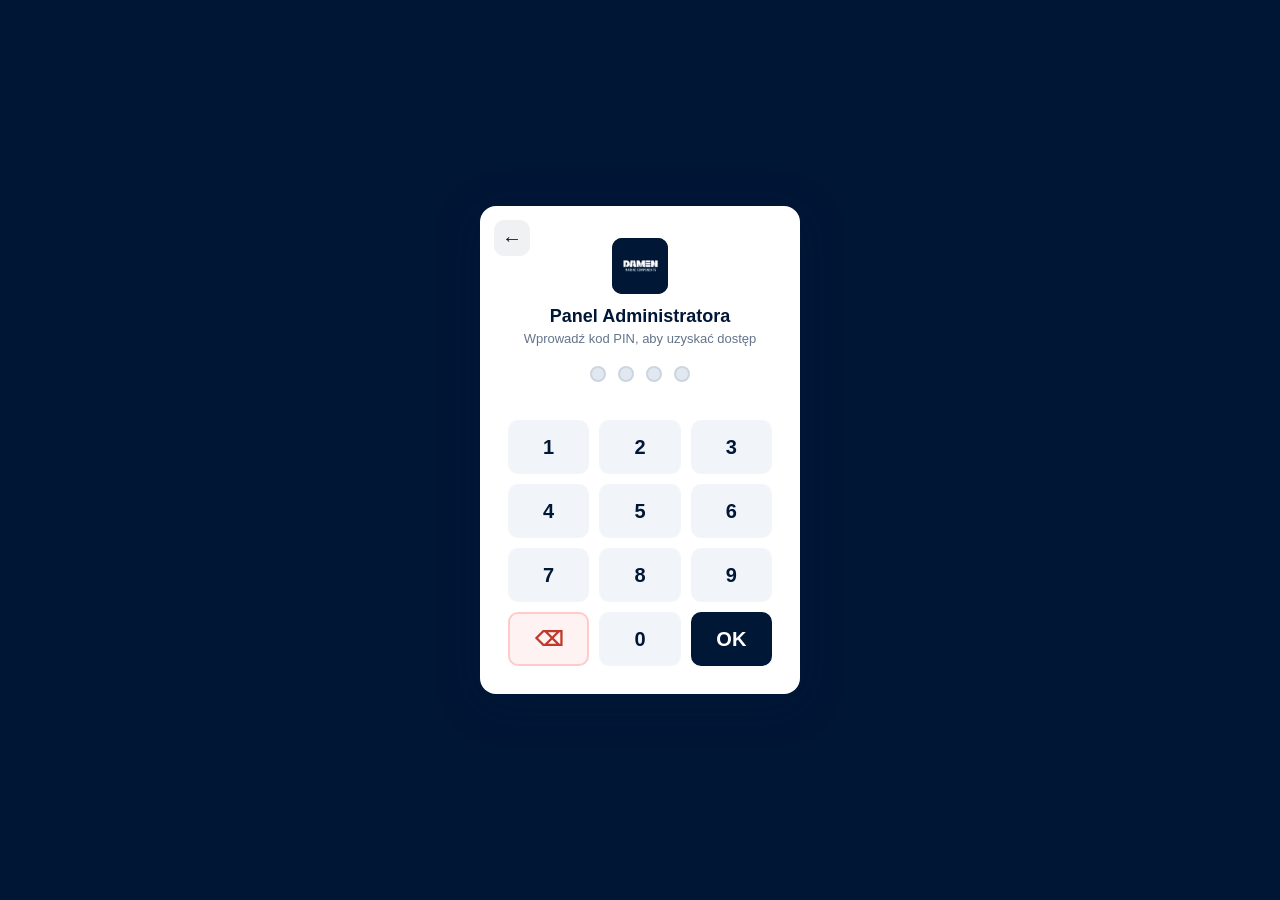
==== commit ad945257: "Remove bottom "Wróć do FAQ" link from PIN modal Kept only the top-left back arrow for navigation. Re" ====
--- a/admin.html
+++ b/admin.html
@@ -179,21 +179,7 @@
             background: #011736;
             color: #fff;
         }
-        .pin-back {
-            display: block;
-            text-align: center;
-            margin-top: 14px;
-            font-size: 13px;
-            color: #94a3b8;
-            text-decoration: none;
-            padding: 8px;
-            border-radius: 8px;
-            transition: all 0.2s;
-        }
-        .pin-back:hover {
-            color: #011736;
-            background: #f1f5f9;
-        }
+
         .admin {
             max-width: 1100px;
         }
@@ -866,7 +852,7 @@
         <div class="pin-modal">
             <a href="index.html" class="pin-back-arrow" title="Wróć do FAQ">←</a>
             <div class="pin-modal-header">
-                <div class="pin-logo"><img src="images/Damen Marine logo.png" alt="Damen Marine Components"></div>
+                <a href="https://www.damenmc.com/" target="_blank" rel="noopener" class="pin-logo"><img src="images/Damen Marine logo.png" alt="Damen Marine Components"></a>
                 <h2>Panel Administratora</h2>
                 <p>Wprowadź kod PIN, aby uzyskać dostęp</p>
             </div>
@@ -891,13 +877,12 @@
                 <button class="pin-key" data-key="0">0</button>
                 <button class="pin-key pin-key-ok" data-key="ok">OK</button>
             </div>
-            <a href="index.html" class="pin-back">← Wróć do FAQ</a>
         </div>
     </div>
 
     <div class="container admin" id="admin-content" style="display:none;">
         <div class="header">
-            <div class="logo-badge"><img src="images/Damen Marine logo.png" alt="Damen Marine Components"></div>
+            <a href="https://www.damenmc.com/" target="_blank" rel="noopener" class="logo-badge"><img src="images/Damen Marine logo.png" alt="Damen Marine Components"></a>
             <h1>Panel admina — FAQ</h1>
             <a href="index.html" class="admin-link">← Wróć do FAQ</a>
         </div>
@@ -945,14 +930,17 @@
 
     <!-- Pływający dymek szybkiego kontaktu (ukryty do odblokowania PIN) -->
     <div id="quick-contact" class="quick-contact" style="display:none;">
-        <div class="qc-title">📞 Szybki kontakt</div>
-        <div class="qc-item">
-            <span class="qc-role">👷 BHP</span>
-            <a href="tel:+48123456789" class="qc-phone">+48 123 456 789</a>
-        </div>
-        <div class="qc-item">
-            <span class="qc-role">👥 HR</span>
-            <a href="tel:+48987654321" class="qc-phone">+48 987 654 321</a>
+        <button class="qc-minimize" id="qc-minimize" title="Zminimalizuj">–</button>
+        <div class="qc-body">
+            <div class="qc-title">📞 Szybki kontakt</div>
+            <div class="qc-item">
+                <span class="qc-role">👷 BHP</span>
+                <a href="tel:+48123456789" class="qc-phone">+48 123 456 789</a>
+            </div>
+            <div class="qc-item">
+                <span class="qc-role">👥 HR</span>
+                <a href="tel:+48987654321" class="qc-phone">+48 987 654 321</a>
+            </div>
         </div>
     </div>
 
@@ -1053,6 +1041,18 @@
             initPin();
         }
     })();
+
+    /* Quick Contact minimize toggle */
+    document.addEventListener('DOMContentLoaded', function() {
+        var qcMin = document.getElementById('qc-minimize');
+        var qc = document.getElementById('quick-contact');
+        if (qcMin && qc) {
+            qcMin.addEventListener('click', function() {
+                qc.classList.toggle('minimized');
+                qcMin.textContent = qc.classList.contains('minimized') ? '+' : '\u2013';
+            });
+        }
+    });
     </script>
 </body>
 </html>
--- a/style.css
+++ b/style.css
@@ -1,6 +1,6 @@
 /* ═══════════════════════════════════════════════════════════════════════════
    Damen FAQ — Technical Luxury Design System
-   Deep Navy + Titanium + Arctic Blue + Glassmorphism + Blueprint Mode
+   Deep Navy + Titanium + Arctic Blue + Glassmorphism
    ═══════════════════════════════════════════════════════════════════════════ */
 
 :root {
@@ -59,22 +59,6 @@
     z-index: 0;
 }
 
-/* ── Blueprint mode background ─────────────────────────────────────────── */
-body.blueprint {
-    background: #0a1628;
-}
-body.blueprint::before {
-    background-image:
-        url("data:image/svg+xml,%3Csvg width='40' height='40' xmlns='http://www.w3.org/2000/svg'%3E%3Cpath d='M0 0h40v40H0z' fill='none'/%3E%3Cpath d='M0 0v40M0 0h40' stroke='%231e3a5f' stroke-width='0.5' opacity='0.4'/%3E%3C/svg%3E"),
-        url("data:image/svg+xml,%3Csvg viewBox='0 0 800 400' xmlns='http://www.w3.org/2000/svg'%3E%3Cpath d='M50 350 Q200 340 400 200 Q500 100 600 80 Q700 60 750 100' fill='none' stroke='%231e3a5f' stroke-width='1.5' opacity='0.3'/%3E%3Cpath d='M50 350 Q150 360 300 320 Q500 280 650 200 Q720 160 750 100' fill='none' stroke='%231e3a5f' stroke-width='0.8' opacity='0.2'/%3E%3Cpath d='M100 355 Q250 345 400 250 Q500 170 600 130' fill='none' stroke='%232563eb' stroke-width='0.4' opacity='0.15' stroke-dasharray='4 4'/%3E%3C/svg%3E");
-    background-size: 40px 40px, 100% 100%;
-    opacity: 1;
-}
-body.blueprint .container {
-    position: relative;
-    z-index: 1;
-}
-
 /* ═══════════════════════════════════════════════════════════════════════════
    GLASSMORPHISM CARD SYSTEM
    ═══════════════════════════════════════════════════════════════════════════ */
@@ -119,14 +103,27 @@
 .hamburger {
     background: none;
     border: none;
-    font-size: 22px;
-    cursor: pointer;
-    color: var(--titanium-200);
-    padding: 4px 8px;
+    cursor: pointer;
+    padding: 8px 6px;
     border-radius: 6px;
     transition: background 0.2s;
+    display: flex;
+    align-items: center;
+    justify-content: center;
 }
 .hamburger:hover { background: rgba(255,255,255,0.1); }
+.hamburger-arrow {
+    display: inline-block;
+    width: 0;
+    height: 0;
+    border-top: 5px solid transparent;
+    border-bottom: 5px solid transparent;
+    border-left: 7px solid var(--titanium-500);
+    transition: transform 0.3s cubic-bezier(0.23, 1, 0.32, 1);
+}
+.hamburger.open .hamburger-arrow {
+    transform: rotate(180deg);
+}
 
 .sidebar-overlay {
     position: fixed;
@@ -178,6 +175,8 @@
     overflow: hidden;
 }
 .sidebar-logo img { width: 100%; height: 100%; object-fit: contain; }
+.sidebar-logo { text-decoration: none; }
+.sidebar-logo:hover { transform: scale(1.05); transition: transform 0.2s; }
 .sidebar-brand {
     text-align: center;
     font-size: 13px;
@@ -262,6 +261,7 @@
     flex-shrink: 0;
 }
 .logo-badge img { width: 100%; height: 100%; object-fit: contain; }
+.logo-badge:hover { transform: scale(1.05); transition: transform 0.2s; }
 
 .header-text h1 {
     font-size: 17px;
@@ -331,6 +331,8 @@
 .form-box {
     display: flex;
     gap: 8px;
+    align-items: center;
+    position: relative;
 }
 .form-box input[type="text"] {
     flex: 1;
@@ -357,6 +359,7 @@
     font-weight: 600;
     cursor: pointer;
     transition: all 0.2s;
+    flex-shrink: 0;
 }
 #ask-btn {
     background: var(--arctic-500);
@@ -371,6 +374,55 @@
     padding: 12px 14px !important;
 }
 .mic-btn:hover { background: rgba(255,255,255,0.1) !important; color: #fff !important; }
+
+/* ── Mobile: compact search bar ─────────────────────────────────── */
+@media (max-width: 600px) {
+    .form-box {
+        gap: 6px;
+    }
+    .form-box input[type="text"] {
+        flex: 1;
+        min-width: 0;
+        padding: 10px 40px 10px 14px;
+        font-size: 14px;
+        border-radius: 10px;
+    }
+    .mic-btn {
+        position: absolute !important;
+        right: 48px;
+        top: 50%;
+        transform: translateY(-50%);
+        padding: 6px 8px !important;
+        background: transparent !important;
+        border: none !important;
+        color: var(--titanium-500) !important;
+        font-size: 16px;
+        z-index: 2;
+        opacity: 0.6;
+    }
+    .mic-btn:hover { opacity: 1; background: transparent !important; }
+    #ask-btn {
+        width: 42px;
+        height: 42px;
+        padding: 0 !important;
+        border-radius: 10px;
+        display: flex;
+        align-items: center;
+        justify-content: center;
+        font-size: 0;
+        background: var(--arctic-500);
+    }
+    #ask-btn::after {
+        content: '';
+        display: block;
+        width: 0;
+        height: 0;
+        border-top: 6px solid transparent;
+        border-bottom: 6px solid transparent;
+        border-left: 10px solid #fff;
+        margin-left: 2px;
+    }
+}
 
 /* Suggestions dropdown */
 .suggestions {
@@ -578,7 +630,25 @@
     min-width: 220px;
     backdrop-filter: blur(16px);
     animation: qcSlideIn 0.4s ease;
-}
+    transition: opacity 0.25s, transform 0.25s;
+}
+.quick-contact.minimized .qc-body { display: none; }
+.quick-contact.minimized { min-width: auto; padding: 6px 10px; }
+.qc-minimize {
+    position: absolute;
+    top: 6px;
+    right: 8px;
+    background: none;
+    border: none;
+    color: var(--titanium-600);
+    font-size: 14px;
+    cursor: pointer;
+    padding: 2px 4px;
+    line-height: 1;
+    border-radius: 4px;
+    transition: color 0.15s;
+}
+.qc-minimize:hover { color: var(--titanium-300); }
 @keyframes qcSlideIn {
     from { opacity: 0; transform: translateY(20px); }
     to { opacity: 1; transform: translateY(0); }
@@ -614,54 +684,6 @@
     white-space: nowrap;
 }
 .qc-phone:hover { text-decoration: underline; }
-
-/* ═══════════════════════════════════════════════════════════════════════════
-   BLUEPRINT MODE TOGGLE
-   ═══════════════════════════════════════════════════════════════════════════ */
-
-.bp-toggle {
-    position: fixed;
-    top: 16px;
-    right: 16px;
-    z-index: 100;
-    background: var(--glass-bg);
-    backdrop-filter: blur(12px);
-    border: 1px solid var(--glass-border);
-    border-radius: 10px;
-    padding: 6px 12px;
-    font-size: 12px;
-    color: var(--titanium-400);
-    cursor: pointer;
-    transition: all 0.2s;
-    font-family: inherit;
-}
-.bp-toggle:hover {
-    background: rgba(255,255,255,0.1);
-    color: var(--arctic-400);
-    border-color: var(--arctic-500);
-}
-body.blueprint .bp-toggle {
-    background: rgba(96, 165, 250, 0.15);
-    color: var(--arctic-400);
-    border-color: var(--arctic-500);
-    font-family: 'JetBrains Mono', 'Courier New', monospace;
-}
-body.blueprint * {
-    font-family: 'JetBrains Mono', 'Courier New', monospace !important;
-}
-body.blueprint .header-text h1 {
-    font-family: 'JetBrains Mono', monospace !important;
-    letter-spacing: 2px;
-    text-transform: uppercase;
-    font-size: 14px;
-}
-body.blueprint .answer p,
-body.blueprint .example-question,
-body.blueprint .story-tab p {
-    font-family: 'JetBrains Mono', monospace !important;
-    font-size: 13px;
-    line-height: 1.8;
-}
 
 /* ═══════════════════════════════════════════════════════════════════════════
    COMMAND PALETTE (Cmd+K / Ctrl+K)
@@ -830,10 +852,23 @@
     .header { padding: 10px 12px; }
     .logo-badge { height: 36px; width: 36px; }
     .header-text h1 { font-size: 15px; }
-    .form-box { flex-direction: column; }
-    .form-box button { width: 100%; }
     .bento-2x2 { grid-template-columns: 1fr; }
     .bento-3col { grid-template-columns: 1fr; }
     .bento-span-2 { grid-column: span 1; }
     .quick-contact { right: 10px; min-width: 180px; bottom: 50px; }
-}
+    .qc-minimize {
+        position: absolute;
+        top: 4px;
+        right: 6px;
+        width: 22px;
+        height: 22px;
+        display: flex;
+        align-items: center;
+        justify-content: center;
+        background: rgba(255,255,255,0.08);
+        border-radius: 50%;
+        font-size: 16px;
+        color: var(--titanium-400);
+        z-index: 10;
+    }
+}
